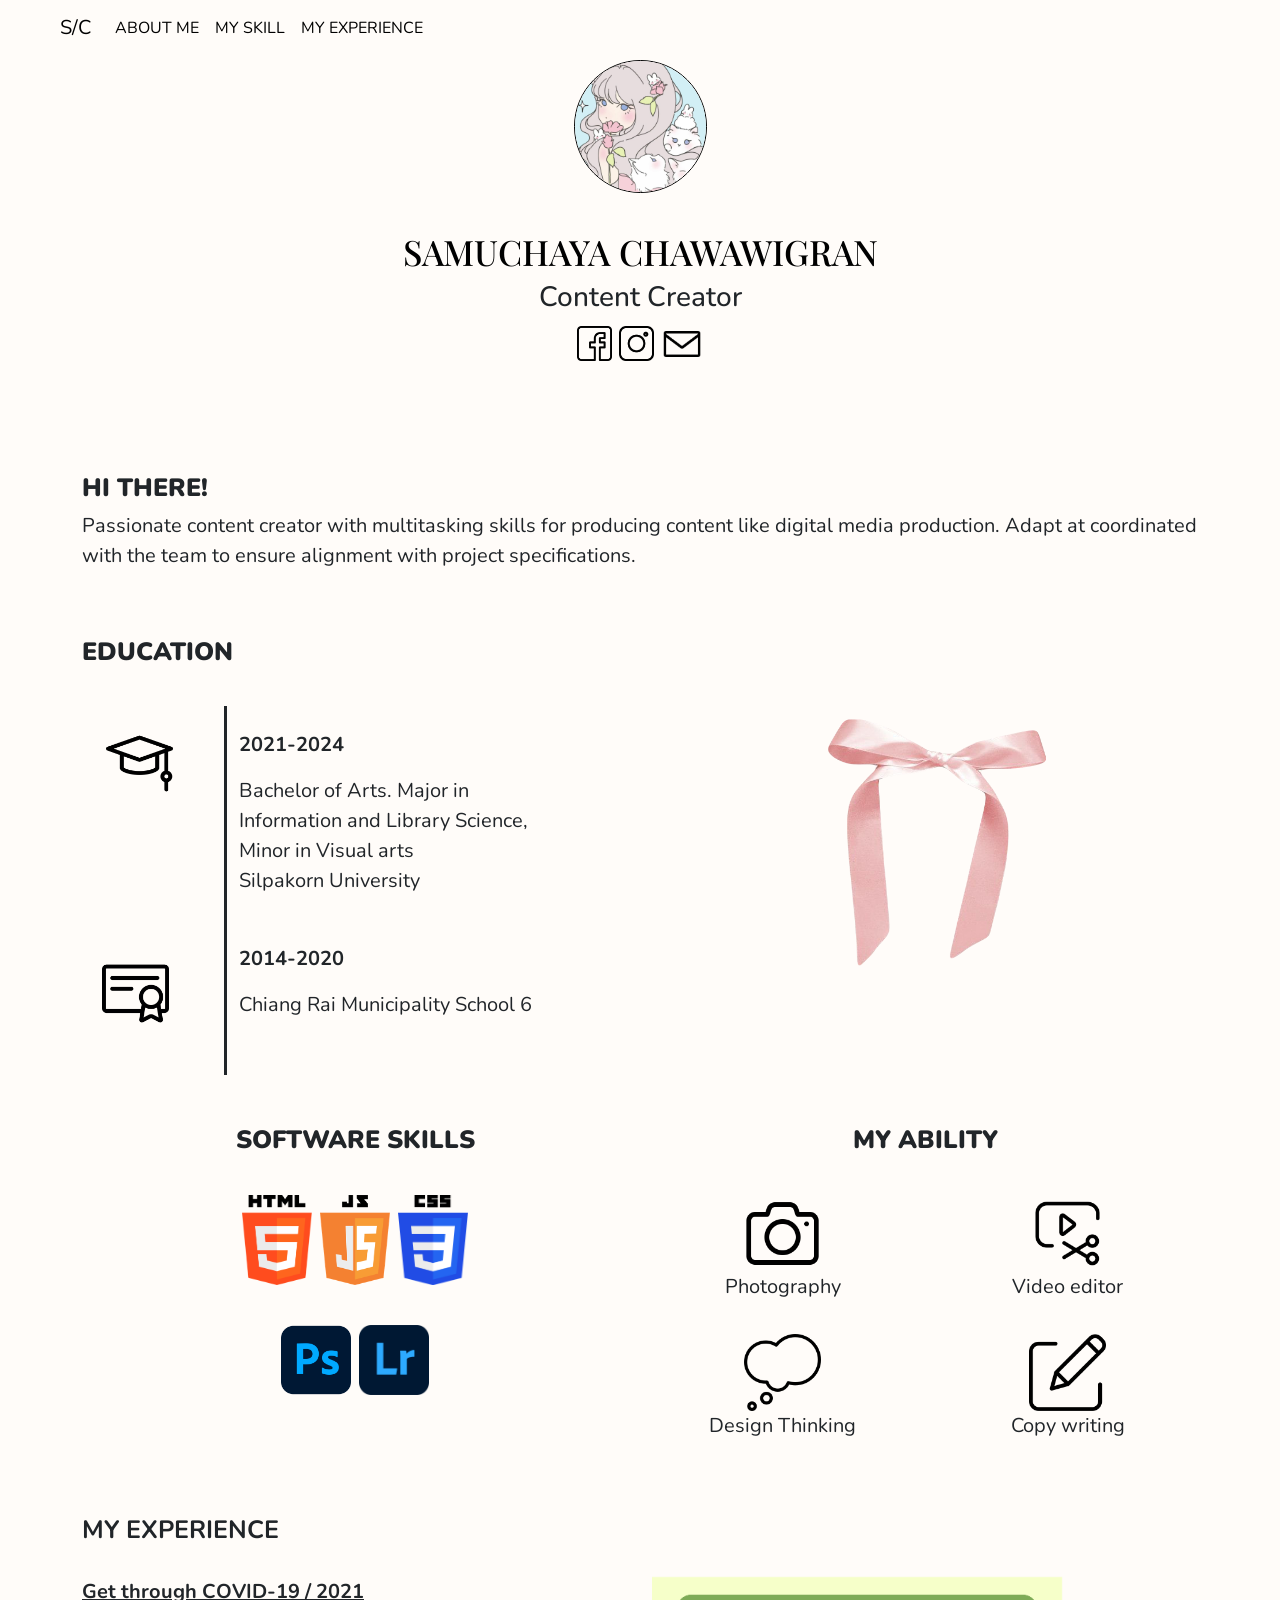
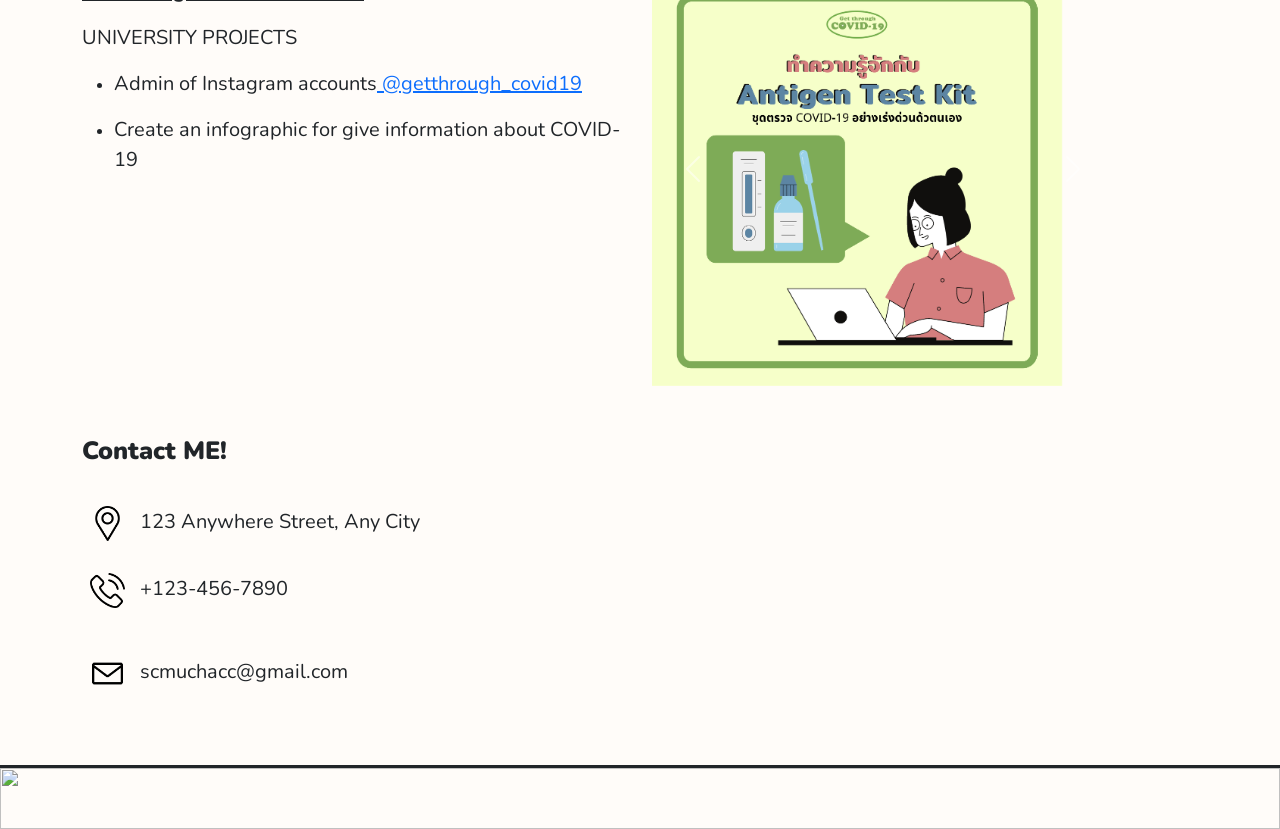
==== index.html @ c44cba7e "Add files via upload" ====
<!DOCTYPE html>
<html lang="en">
  <head>
    <meta http-equiv="content-type" content="text/html; charset=utf-8">
    <meta name="viewport" content="width=device-width, initial-scale=1">
    <title>MY RESUME</title>
    <link href="https://cdn.jsdelivr.net/npm/bootstrap@5.3.2/dist/css/bootstrap.min.css"
      rel="stylesheet" integrity="sha384-T3c6CoIi6uLrA9TneNEoa7RxnatzjcDSCmG1MXxSR1GAsXEV/Dwwykc2MPK8M2HN"
      crossorigin="anonymous">
    <link type="text/css" rel="stylesheet" href="css/style.css">
    <link type="text/css" rel="stylesheet" href="css/lightbox.min.css">
    <link rel="preconnect" href="https://fonts.googleapis.com">
    <link rel="preconnect" href="https://fonts.gstatic.com" crossorigin="">
    <link href="https://fonts.googleapis.com/css2?family=Forum&amp;family=Nunito&amp;family=Playfair+Display:ital@0;1&amp;family=Urbanist:wght@200&amp;display=swap"
      rel="stylesheet">
    <meta name="viewport" content="width=device-width, initial-scale=1.0">
  </head>
  <body>
    <div class="row  fixed-top my-bg     ">
      <div class="row   ">
        <nav class=" my-nav navbar navbar-expand-lg  ">
          <div class=" my-nav container-fluid"> <a class=" navbar-brand" href="#">S/C</a>
            <button class="navbar-toggler" type="button" data-bs-toggle="collapse"
              data-bs-target="#navbarSupportedContent" aria-controls="navbarSupportedContent"
              aria-expanded="false" aria-label="Toggle navigation"> <span class="navbar-toggler-icon  "></span>
            </button>
            <div class="collapse navbar-collapse   " style="text-align: center;"
              id="navbarSupportedContent">
              <ul class="navbar-nav  me-auto mb-2 mb-lg-0">
                <li class="nav-item"> <a class="nav-link" href="#scrollspyHeading1"
                    style="color: black;">ABOUT ME</a> </li>
                <li class="nav-item"> <span style="color: black;"><a class="nav-link"
                      href="#scrollspyHeading2" style="color: black;">MY SKILL</a>
                  </span></li>
                <span style="color: black;"> </span>
                <li class="nav-item"><span style="color: black;"> <a class="nav-link"
                      href="#scrollspyHeading3" style="color: black;">MY
                      EXPERIENCE</a></span> </li>
              </ul>
              <div data-bs-spy="scroll" data-bs-target="#navbar-example2" data-bs-root-margin="0px 0px -40%"
                data-bs-smooth-scroll="true" class="scrollspy-example  " tabindex="0">
              </div>
            </div>
          </div>
        </nav>
      </div>
    </div>
    <div class="row my-bg ">
      <h4 id="scrollspyHeading1">
        <div class="text-align: center;"> <br>
          <br>
          <div style="text-align: center;"><img src="images/%CA%9A%20luvnz4a%20%C9%9E.jpg"
              style="width: 133px; height: 133px;" class=" rounded-circle border border-black"></div>
          <div class="my-mb1" style="text-align: center;"><br>
            <h4 id="scrollspyHeading1"></h4>
            <h3></h3>
            <h1>SAMUCHAYA CHAWAWIGRAN</h1>
            <h3> Content Creator</h3>
            <h4 id="scrollspyHeading1"> </h4>
            <a href="https://www.facebook.com/" title=" " target="_blank"> <img
                src="images/facebook.png" style="width: 35px; height: 35px;"></a>
            <a href="https://www.instagram.com/" title=" " target="_blank"><img
                src="images/instagram.png" style="width: 35px; height: 35px;"></a>
            <a href="https://www.gmail.com/" title=" " target="_blank"><img src="images/mail.png"
                style="width: 42px; height: 42px;"> </a></div>
        </div>
      </h4>
    </div>
    <div class="container mx-auto">
      <div class="row my-mb2">
        <h4><b>HI THERE!</b></h4>
        <br>
        <p> Passionate content creator with multitasking skills for producing
          content like digital media production. Adapt at coordinated with the
          team to ensure alignment with project specifications.</p>
      </div>
      <div class="row my-mb2 ">
        <div class="row col-md-7  ">
          <h4 style="text-align: left;"><b>EDUCATION</b></h4>
          <div class="row  ">
            <div class="col-md-3  "><br>
              <div style="text-align: left;">&nbsp;&nbsp;&nbsp;&nbsp;&nbsp; <img
                  src="images/mortarboard.png" alt="" style="width: 67px; height: 67px;"></div>
            </div>
            <div class="col-md-7 my-linel my-bg"><br>
              <p> <b>2021-2024</b></p>
              <p> Bachelor of Arts. Major in Information and Library Science,<br>
                Minor in Visual arts <br>
                Silpakorn University </p>
            </div>
          </div>
          <div class="row">
            <div class="col-md-3   " style="text-align: center;">
              <dl>
              </dl>
              <div style="text-align: left;">&nbsp;&nbsp;&nbsp;&nbsp; <img src="images/document.png"
                  style="width: 67px; height: 67px;"></div>
              <dl>
              </dl>
            </div>
            <div class="col-md-7 my-bg  my-linel ">
              <p> <b>2014-2020</b></p>
              <p>Chiang Rai Municipality School 6</p>
              <h4 id="scrollspyHeading2"></h4>
            </div>
          </div>
        </div>
        <div class="row col-md-5 my-mb2" style="text-align: center;"> <br>
          <dl>
            <dd> <img src="images/magicEraser_5661005_130634.png" alt="" style="width: 345px; height: 314px;"></dd>
          </dl>
        </div>
      </div>
      <div class="row my-mb2 ">
        <div class="col-md-6 grid gap-3 ">
          <h4 style="text-align: center;"> <b>SOFTWARE SKILLS</b></h4>
          <br>
          <div class="p-2 g-col-6" style="text-align: center;"> <img src="images/html-7.png"
              style="width: 70px; height: 90px;">&nbsp; <img src="images/java-script-js-logo-ACF4AE5082-seeklogo.com.png"
              style="width: 70px; height: 90px;">&nbsp; <img src="images/css3_logo_and_wordmark.svg.png"
              alt="" style="width: 70px; height: 90px;"></div>
          <br>
          <div class="p-2 g-col-6" style="text-align: center;"> <img src="images/photoshop.png"
              alt="" style="width: 70px; height: 70px;">&nbsp; <img src="images/adobe_Photoshop_Lightroom_CC_logo.svg.png"
              alt="" style="width: 70px; height: 70px;"> </div>
          <div class="p-2 g-col-6"> &nbsp;</div>
          <div class="p-2 g-col-6"></div>
        </div>
        <div class="col-md-6 ">
          <h4 style="text-align: center;"> <b>MY ABILITY</b> </h4>
          <br>
          <div class="row">
            <div class="col-md-6 grid gap-5" style="text-align: center;">
              <div class="p-2 g-col-6"><img src="images/camera.png" alt="" style="width: 77px; height: 77px;">
                <br>
                <div>
                  <p> Photography </p>
                </div>
              </div>
              <div class="p-2 g-col-6"><img src="images/thinking.png" alt="" style="width: 77px; height: 77px;">
                <br>
                <p> Design Thinking</p>
              </div>
            </div>
            <div class="col-md-6 grid gap-5" style="text-align: center;">
              <div class="p-2 g-col-6"><img src="images/video-editor.png" alt=""
                  style="width: 77px; height: 77px;"> <br>
                <p> Video editor</p>
                <h4 id="scrollspyHeading3"></h4>
              </div>
              <div class="p-2 g-col-6"><img src="images/edit.png" alt="" style="width: 77px; height: 77px;">
                <br>
                <p> Copy writing</p>
              </div>
            </div>
          </div>
        </div>
      </div>
      <div class="row my-mb2">
        <h4> MY EXPERIENCE </h4>
        <div class="col-md-6  "> <br>
          <p><b><u>Get through COVID-19 / 2021</u></b> </p>
          <p> UNIVERSITY PROJECTS </p>
          <p> </p>
          <ul>
            <li>
              <p>Admin of Instagram accounts<a href="https://www.instagram.com/getthrough_covid19"
                  title=" " target="_blank"> @getthrough_covid19</a></p>
            </li>
            <li>
              <p>Create an infographic for give information about COVID-19</p>
            </li>
          </ul>
        </div>
        <div class="col-md-6 ">
          <div id="carouselExample" class="carousel slide">
            <div class="carousel-inner">
              <div class="carousel-item active" style="text-align: center;"> <br>
                <a id="skills"><img src="images/1.png" class="d-block w-75" alt="skills"></a>
              </div>
              <div class="carousel-item"> <img src="images/4.png" class="d-block w-75"
                  alt="skills2"> </div>
              <div class="carousel-item"> <img src="images/2.jpg" class="d-block w-75"
                  alt="skills3"> </div>
            </div>
            <button class="carousel-control-prev" type="button" data-bs-target="#carouselExample"
              data-bs-slide="prev"> <span class="carousel-control-prev-icon" aria-hidden="true"></span>
              <span class="visually-hidden">Previous</span> </button> <button
              class="carousel-control-next" type="button" data-bs-target="#carouselExample"
              data-bs-slide="next" style="top: 0px; left: 380px;"> <span class="carousel-control-next-icon"
                aria-hidden="true"></span> <span class="visually-hidden">Next</span>
            </button> </div>
        </div>
      </div>
      <div class="col-md-6"> </div>
      <div class="row my-mb1   ">
        <h4> <b>Contact ME!</b></h4>
        <br>
        <div class="grid gap-5">
          <div class="p-2 g-col-6"><br>
            <p> <img src="images/placeholder.png" alt="" style="width: 35px; height: 35px;">&nbsp;&nbsp;
              123 Anywhere Street, Any City</p>
          </div>
          <div class="p-2 g-col-6">
            <p><img src="images/phone-call.png" alt="" style="width: 35px; height: 35px;">&nbsp;&nbsp;
              +123-456-7890</p>
          </div>
          <p> </p>
          <div class="p-2 g-col-6">
            <p><img src="images/mail.png" alt="" style="width: 35px; height: 35px;">&nbsp;&nbsp;
              scmuchacc@gmail.com </p>
          </div>
        </div>
      </div>
    </div>
    <div class="row my-line2"> <img src="images/IMG_4946.1.JPG" class="img-fluid"
        style=" height: 61px;"></div>
    <script src="https://cdn.jsdelivr.net/npm/bootstrap@5.3.2/dist/js/bootstrap.bundle.min.js"
integrity="sha384-C6RzsynM9kWDrMNeT87bh95OGNyZPhcTNXj1NW7RuBCsyN/o0jlpcV8Qyq46cDfL"
crossorigin="anonymous"></script>
  </body>
</html>
---- css/style.css ----
.my-nav{
  
   margin-right: 30px;
  margin-left: 30px; 
  
}
.my-line{
 border-bottom-style: solid;
}
.fixed-top{
   background-image: url("../images/img_4946.jpg");
 
}
.my-linel{
 border-left-style: solid;
}
.my-line2{
 border-top-style: solid;
}
.mt-1 {
  margin-top: 1000px;
  margin-bottom: 50px;
  margin-right: 50px;
  margin-left: 50px;
}
.my-mb1{
  margin-bottom: 50px;
}
.my-mb2{
  margin-top: 50px;
  margin-bottom: 50px;
}
.my-mb3{
  margin-bottom: 20px;
}
h1 {
  font-family: 'Playfair Display', serif;
  color: black;
}

body{
   background-color : #FFFCF9;
   font-family: 'Nunito', sans-serif; 
}
.my-bg{ 
  
  background-image: url("../images/img_4946.jpg");
}
  
.my-box {
  background-color: #E0E6F4;
}
  p{
  font-family: 'Nunito', sans-serif;
    font-size: 20px;
  }

h1 {
  font-size: 35px;
}

h2 {
  font-size: 30px;
}

h4 {
  font-size: 25px;
  font-weight: bold;
}

.my-solid {
  border: 2px solid black;
  border-radius: 20px;
}
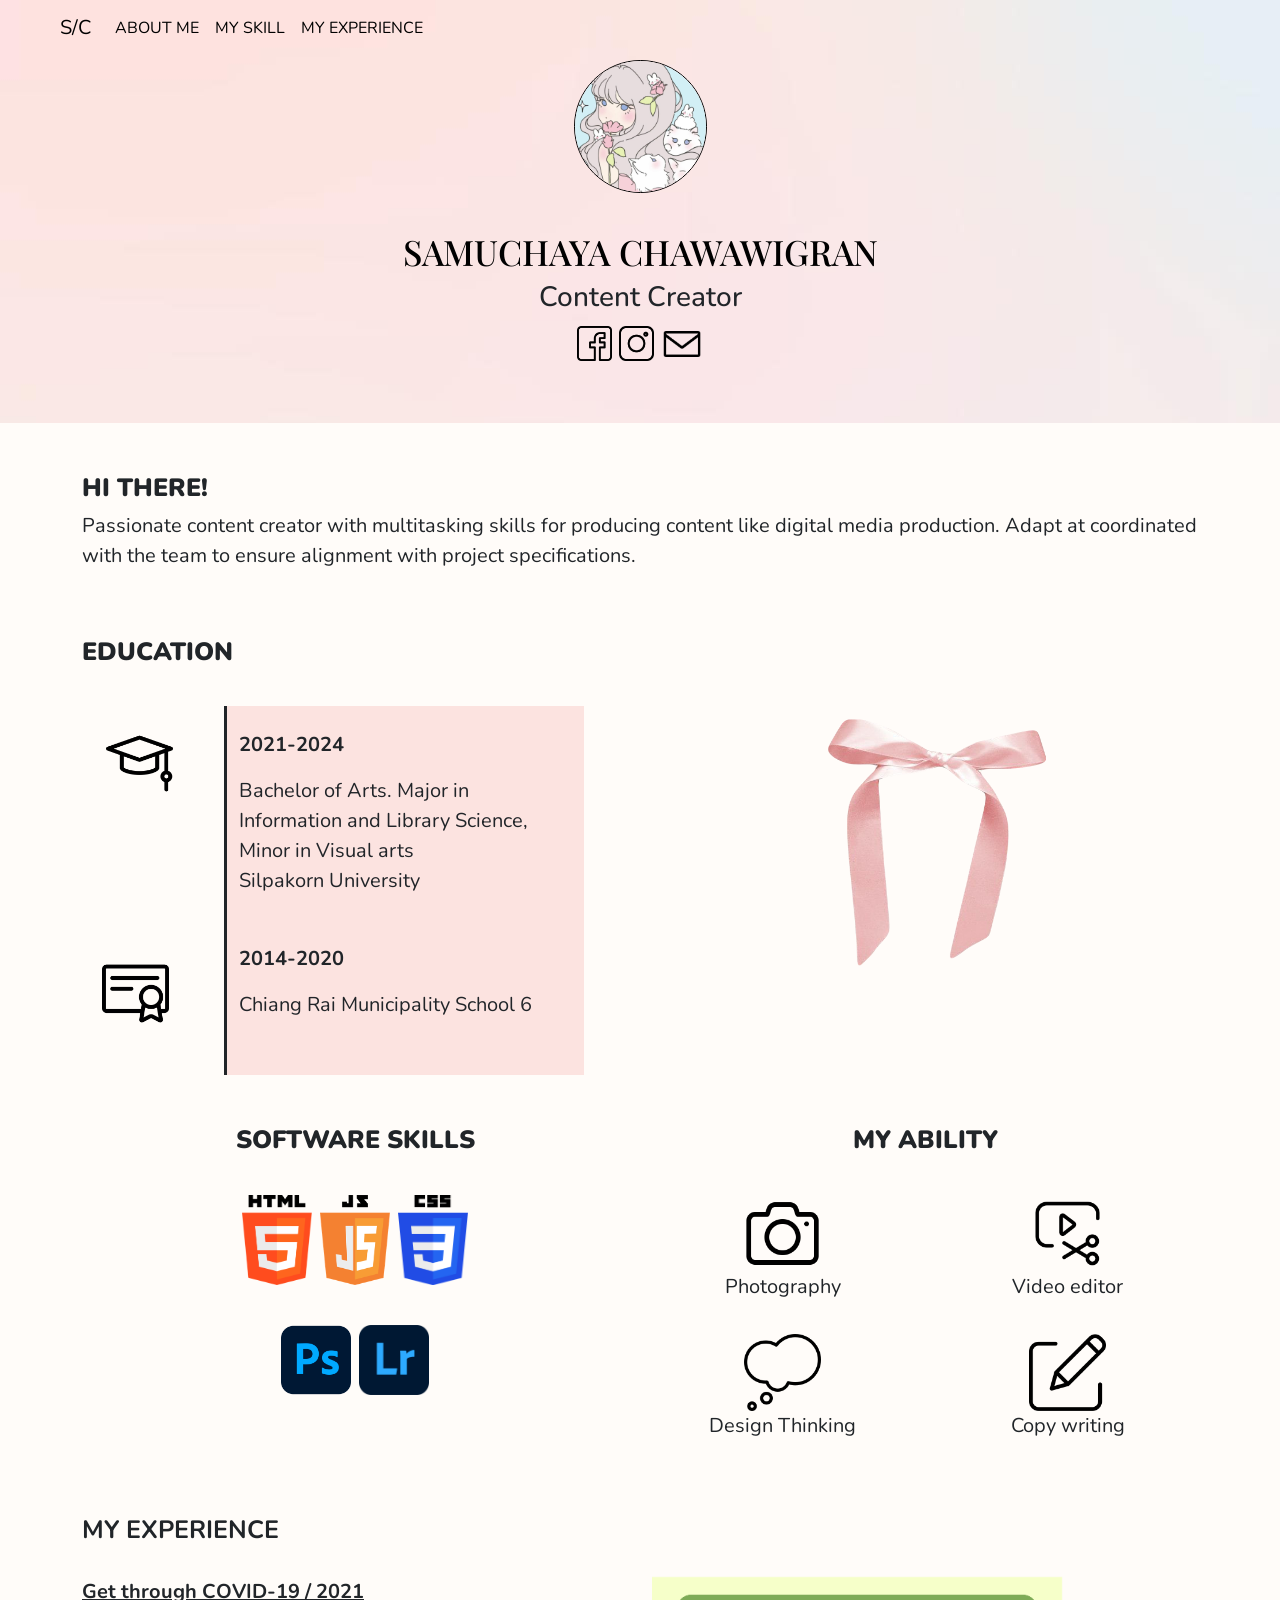
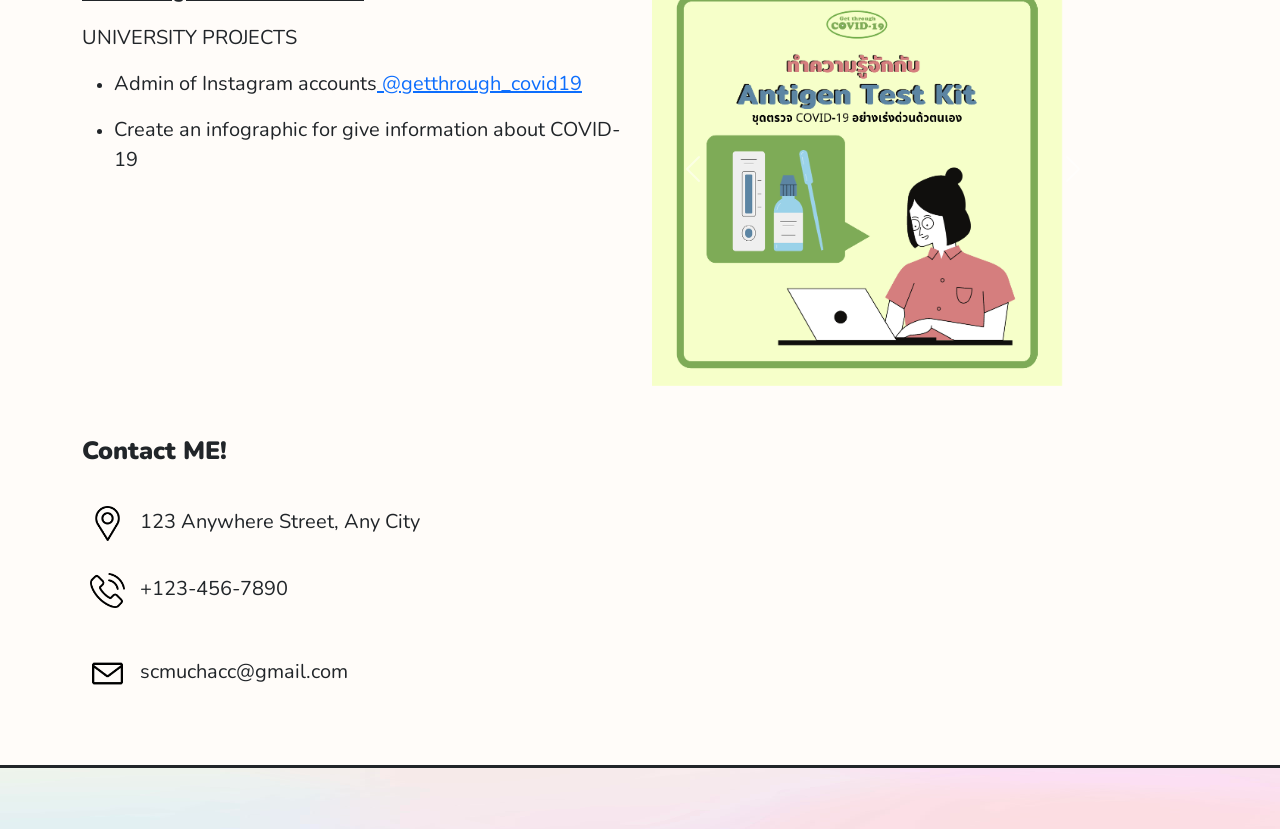
==== commit a06e07b6: "Add files via upload" ====
--- a/index.html
+++ b/index.html
@@ -97,7 +97,7 @@
 
                   src="images/mortarboard.png" alt="" style="width: 67px; height: 67px;"></div>
             </div>
-            <div class="col-md-7 my-linel my-bg"><br>
+            <div class="col-md-7 my-linel my-bg2"><br>
               <p> <b>2021-2024</b></p>
               <p> Bachelor of Arts. Major in Information and Library Science,<br>
                 Minor in Visual arts <br>
@@ -114,7 +114,7 @@
               <dl>
               </dl>
             </div>
-            <div class="col-md-7 my-bg  my-linel ">
+            <div class="col-md-7 my-bg2  my-linel ">
               <p> <b>2014-2020</b></p>
               <p>Chiang Rai Municipality School 6</p>
               <h4 id="scrollspyHeading2"></h4>
@@ -242,9 +242,7 @@
         </div>
       </div>
     </div>
-    <div class="row my-line2"> <img src="images/IMG_4946.1.JPG" class="img-fluid"-
-        style=" height: 61px;"></div>
+    <div class="row my-line2 "> <img src="images/bg.jpg" class="img-fluid" style=" height: 61px;"></div>
     <script src="https://cdn.jsdelivr.net/npm/bootstrap@5.3.2/dist/js/bootstrap.bundle.min.js" 
 integrity="sha384-C6RzsynM9kWDrMNeT87bh95OGNyZPhcTNXj1NW7RuBCsyN/o0jlpcV8Qyq46cDfL"
--- a/css/style.css
+++ b/css/style.css
@@ -8,7 +8,7 @@
  border-bottom-style: solid;
 }
 .fixed-top{
-   background-image: url("../images/img_4946.jpg");
+   background-image: url("../images/img_4946.png");
  
 }
 .my-linel{
@@ -44,7 +44,7 @@
 }
 .my-bg{ 
   
-  background-image: url("../images/img_4946.jpg");
+  background-image: url("../images/mybg.jpg");
 }
   
 .my-box {
@@ -73,5 +73,6 @@
   border-radius: 20px;
 }
  
-
+.my-bg2{
+  background-color : #fce3e0;}
  
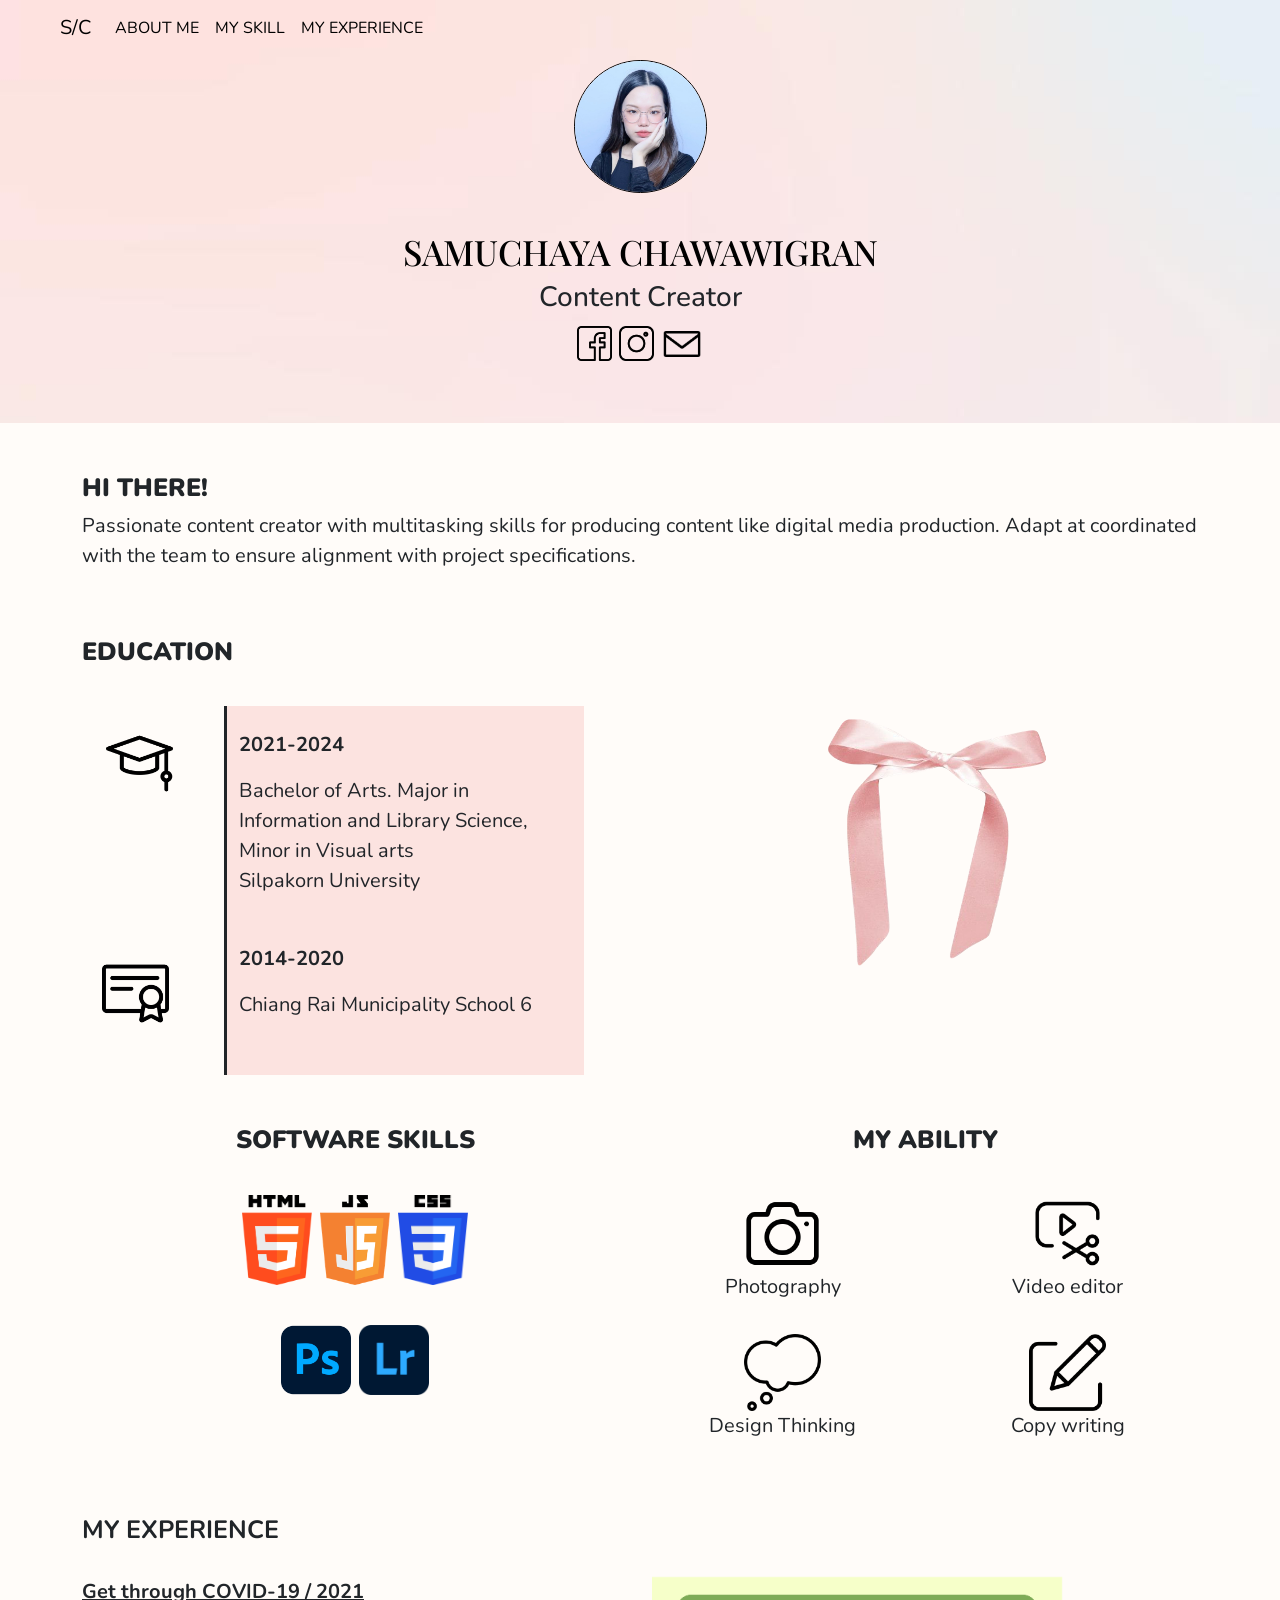
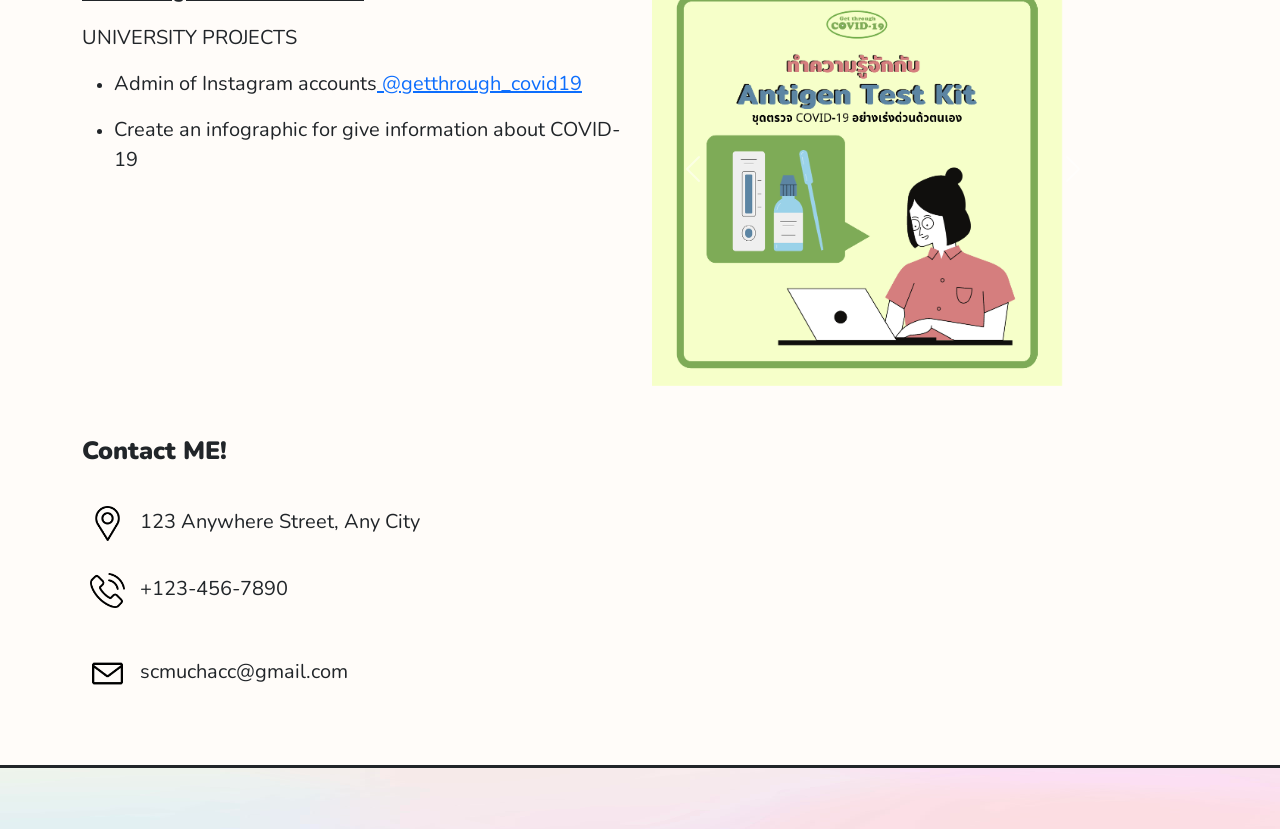
==== commit 3721e8e7: "Add files via upload" ====
--- a/index.html
+++ b/index.html
@@ -59,7 +59,7 @@
       <h4 id="scrollspyHeading1">
         <div class="text-align: center;"> <br>
           <br>
-          <div style="text-align: center;"><img src="images/%CA%9A%20luvnz4a%20%C9%9E.jpg"+          <div style="text-align: center;"><img src="images/382245879_1363916921220903_5494237978878494887_n.jpg" 
               style="width: 133px; height: 133px;" class=" rounded-circle border border-black"></div>
           <div class="my-mb1" style="text-align: center;"><br>
--- a/css/style.css
+++ b/css/style.css
@@ -74,5 +74,5 @@
 }
  
 .my-bg2{
-  background-color : #fce3e0;}
+  background-color : #FCE3E0;}
  
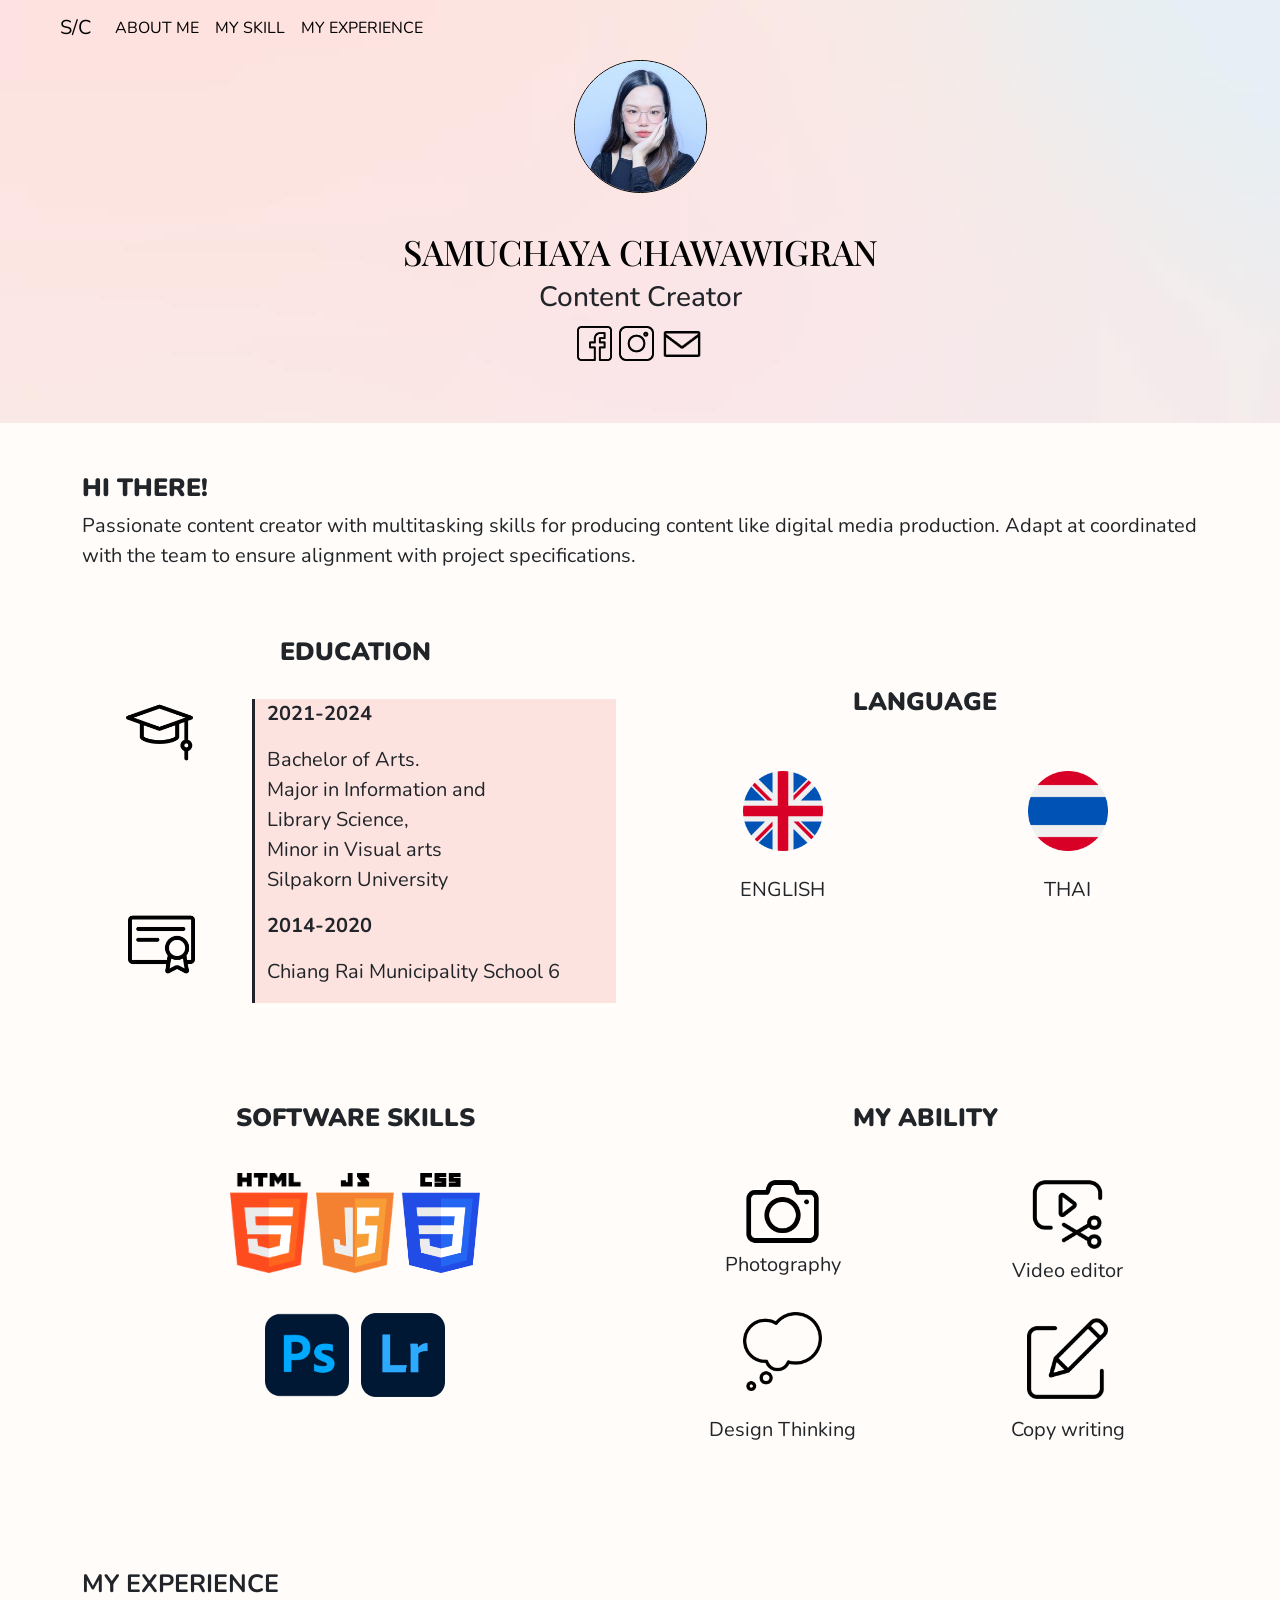
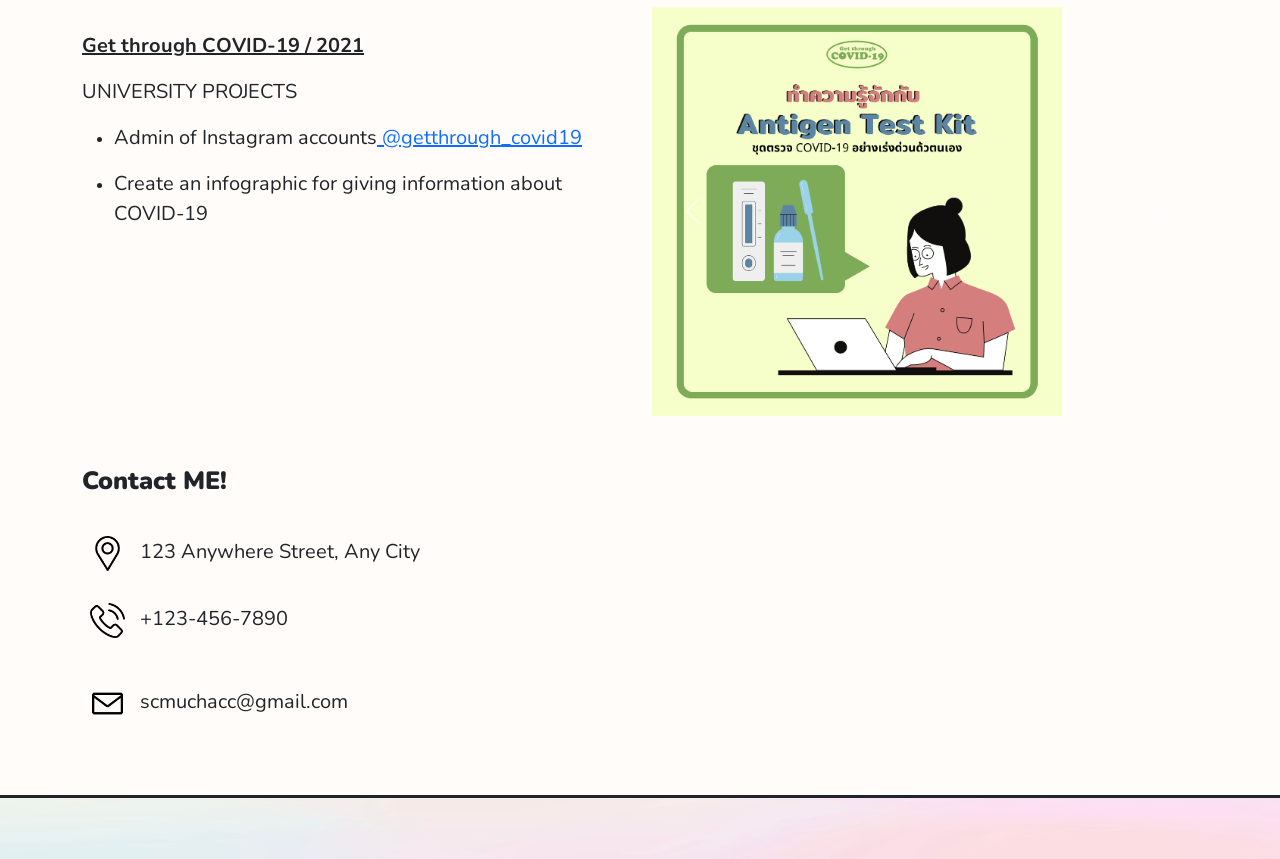
==== commit 33da0ed3: "Add files via upload" ====
--- a/index.html
+++ b/index.html
@@ -1,252 +1,271 @@
-<!DOCTYPE html>
-<html lang="en">
-  <head>
-    <meta http-equiv="content-type" content="text/html; charset=utf-8">
-    <meta name="viewport" content="width=device-width, initial-scale=1">
-    <title>MY RESUME</title>
-    <link href="https://cdn.jsdelivr.net/npm/bootstrap@5.3.2/dist/css/bootstrap.min.css"-
-      rel="stylesheet" integrity="sha384-T3c6CoIi6uLrA9TneNEoa7RxnatzjcDSCmG1MXxSR1GAsXEV/Dwwykc2MPK8M2HN"-
-      crossorigin="anonymous">
-    <link type="text/css" rel="stylesheet" href="css/style.css">
-    <link type="text/css" rel="stylesheet" href="css/lightbox.min.css">
-    <link rel="preconnect" href="https://fonts.googleapis.com">
-    <link rel="preconnect" href="https://fonts.gstatic.com" crossorigin="">
-    <link href="https://fonts.googleapis.com/css2?family=Forum&amp;family=Nunito&amp;family=Playfair+Display:ital@0;1&amp;family=Urbanist:wght@200&amp;display=swap"-
-      rel="stylesheet">
-    <meta name="viewport" content="width=device-width, initial-scale=1.0">
-  </head>
-  <body>
-    <div class="row  fixed-top my-bg     ">
-      <div class="row   ">
-        <nav class=" my-nav navbar navbar-expand-lg  ">
-          <div class=" my-nav container-fluid"> <a class=" navbar-brand" href="#">S/C</a>
-            <button class="navbar-toggler" type="button" data-bs-toggle="collapse"-
-              data-bs-target="#navbarSupportedContent" aria-controls="navbarSupportedContent"-
-              aria-expanded="false" aria-label="Toggle navigation"> <span class="navbar-toggler-icon  "></span>
-            </button>
-            <div class="collapse navbar-collapse   " style="text-align: center;"-
-              id="navbarSupportedContent">
-              <ul class="navbar-nav  me-auto mb-2 mb-lg-0">
-                <li class="nav-item"> <a class="nav-link" href="#scrollspyHeading1"-
-                    style="color: black;">ABOUT ME</a> </li>
-                <li class="nav-item"> <span style="color: black;"><a class="nav-link"-
-                      href="#scrollspyHeading2" style="color: black;">MY SKILL</a>
-                  </span></li>
-                <span style="color: black;"> </span>
-                <li class="nav-item"><span style="color: black;"> <a class="nav-link"-
-                      href="#scrollspyHeading3" style="color: black;">MY
-                      EXPERIENCE</a></span> </li>
-              </ul>
-              <div data-bs-spy="scroll" data-bs-target="#navbar-example2" data-bs-root-margin="0px 0px -40%"-
-                data-bs-smooth-scroll="true" class="scrollspy-example  " tabindex="0">
-              </div>
-            </div>
-          </div>
-        </nav>
-      </div>
-    </div>
-    <div class="row my-bg ">
-      <h4 id="scrollspyHeading1">
-        <div class="text-align: center;"> <br>
-          <br>
-          <div style="text-align: center;"><img src="images/382245879_1363916921220903_5494237978878494887_n.jpg"-
-              style="width: 133px; height: 133px;" class=" rounded-circle border border-black"></div>
-          <div class="my-mb1" style="text-align: center;"><br>
-            <h4 id="scrollspyHeading1"></h4>
-            <h3></h3>
-            <h1>SAMUCHAYA CHAWAWIGRAN</h1>
-            <h3> Content Creator</h3>
-            <h4 id="scrollspyHeading1"> </h4>
-            <a href="https://www.facebook.com/" title=" " target="_blank"> <img-
-                src="images/facebook.png" style="width: 35px; height: 35px;"></a>
-            <a href="https://www.instagram.com/" title=" " target="_blank"><img-
-                src="images/instagram.png" style="width: 35px; height: 35px;"></a>
-            <a href="https://www.gmail.com/" title=" " target="_blank"><img src="images/mail.png"-
-                style="width: 42px; height: 42px;"> </a></div>
-        </div>
-      </h4>
-    </div>
-    <div class="container mx-auto">
-      <div class="row my-mb2">
-        <h4><b>HI THERE!</b></h4>
-        <br>
-        <p> Passionate content creator with multitasking skills for producing
-          content like digital media production. Adapt at coordinated with the
-          team to ensure alignment with project specifications.</p>
-      </div>
-      <div class="row my-mb2 ">
-        <div class="row col-md-7  ">
-          <h4 style="text-align: left;"><b>EDUCATION</b></h4>
-          <div class="row  ">
-            <div class="col-md-3  "><br>
-              <div style="text-align: left;">&nbsp;&nbsp;&nbsp;&nbsp;&nbsp; <img-
-                  src="images/mortarboard.png" alt="" style="width: 67px; height: 67px;"></div>
-            </div>
-            <div class="col-md-7 my-linel my-bg2"><br>
-              <p> <b>2021-2024</b></p>
-              <p> Bachelor of Arts. Major in Information and Library Science,<br>
-                Minor in Visual arts <br>
-                Silpakorn University </p>
-            </div>
-          </div>
-          <div class="row">
-            <div class="col-md-3   " style="text-align: center;">
-              <dl>
-              </dl>
-              <div style="text-align: left;">&nbsp;&nbsp;&nbsp;&nbsp; <img src="images/document.png"-
-                  style="width: 67px; height: 67px;"></div>
-              <dl>
-              </dl>
-            </div>
-            <div class="col-md-7 my-bg2  my-linel ">
-              <p> <b>2014-2020</b></p>
-              <p>Chiang Rai Municipality School 6</p>
-              <h4 id="scrollspyHeading2"></h4>
-            </div>
-          </div>
-        </div>
-        <div class="row col-md-5 my-mb2" style="text-align: center;"> <br>
-          <dl>
-            <dd> <img src="images/magicEraser_5661005_130634.png" alt="" style="width: 345px; height: 314px;"></dd>
-          </dl>
-        </div>
-      </div>
-      <div class="row my-mb2 ">
-        <div class="col-md-6 grid gap-3 ">
-          <h4 style="text-align: center;"> <b>SOFTWARE SKILLS</b></h4>
-          <br>
-          <div class="p-2 g-col-6" style="text-align: center;"> <img src="images/html-7.png"-
-              style="width: 70px; height: 90px;">&nbsp; <img src="images/java-script-js-logo-ACF4AE5082-seeklogo.com.png"-
-              style="width: 70px; height: 90px;">&nbsp; <img src="images/css3_logo_and_wordmark.svg.png"-
-              alt="" style="width: 70px; height: 90px;"></div>
-          <br>
-          <div class="p-2 g-col-6" style="text-align: center;"> <img src="images/photoshop.png"-
-              alt="" style="width: 70px; height: 70px;">&nbsp; <img src="images/adobe_Photoshop_Lightroom_CC_logo.svg.png"-
-              alt="" style="width: 70px; height: 70px;"> </div>
-          <div class="p-2 g-col-6"> &nbsp;</div>
-          <div class="p-2 g-col-6"></div>
-        </div>
-        <div class="col-md-6 ">
-          <h4 style="text-align: center;"> <b>MY ABILITY</b> </h4>
-          <br>
-          <div class="row">
-            <div class="col-md-6 grid gap-5" style="text-align: center;">
-              <div class="p-2 g-col-6"><img src="images/camera.png" alt="" style="width: 77px; height: 77px;">
-                <br>
-                <div>
-                  <p> Photography </p>
-                </div>
-              </div>
-              <div class="p-2 g-col-6"><img src="images/thinking.png" alt="" style="width: 77px; height: 77px;">
-                <br>
-                <p> Design Thinking</p>
-              </div>
-            </div>
-            <div class="col-md-6 grid gap-5" style="text-align: center;">
-              <div class="p-2 g-col-6"><img src="images/video-editor.png" alt=""-
-                  style="width: 77px; height: 77px;"> <br>
-                <p> Video editor</p>
-                <h4 id="scrollspyHeading3"></h4>
-              </div>
-              <div class="p-2 g-col-6"><img src="images/edit.png" alt="" style="width: 77px; height: 77px;">
-                <br>
-                <p> Copy writing</p>
-              </div>
-            </div>
-          </div>
-        </div>
-      </div>
-      <div class="row my-mb2">
-        <h4> MY EXPERIENCE </h4>
-        <div class="col-md-6  "> <br>
-          <p><b><u>Get through COVID-19 / 2021</u></b> </p>
-          <p> UNIVERSITY PROJECTS </p>
-          <p> </p>
-          <ul>
-            <li>
-              <p>Admin of Instagram accounts<a href="https://www.instagram.com/getthrough_covid19"-
-                  title=" " target="_blank"> @getthrough_covid19</a></p>
-            </li>
-            <li>
-              <p>Create an infographic for give information about COVID-19</p>
-            </li>
-          </ul>
-        </div>
-        <div class="col-md-6 ">
-          <div id="carouselExample" class="carousel slide">
-            <div class="carousel-inner">
-              <div class="carousel-item active" style="text-align: center;"> <br>
-                <a id="skills"><img src="images/1.png" class="d-block w-75" alt="skills"></a>
-              </div>
-              <div class="carousel-item"> <img src="images/4.png" class="d-block w-75"-
-                  alt="skills2"> </div>
-              <div class="carousel-item"> <img src="images/2.jpg" class="d-block w-75"-
-                  alt="skills3"> </div>
-            </div>
-            <button class="carousel-control-prev" type="button" data-bs-target="#carouselExample"-
-              data-bs-slide="prev"> <span class="carousel-control-prev-icon" aria-hidden="true"></span>
-              <span class="visually-hidden">Previous</span> </button> <button-
-              class="carousel-control-next" type="button" data-bs-target="#carouselExample"-
-              data-bs-slide="next" style="top: 0px; left: 380px;"> <span class="carousel-control-next-icon"-
-                aria-hidden="true"></span> <span class="visually-hidden">Next</span>
-            </button> </div>
-        </div>
-      </div>
-      <div class="col-md-6"> </div>
-      <div class="row my-mb1   ">
-        <h4> <b>Contact ME!</b></h4>
-        <br>
-        <div class="grid gap-5">
-          <div class="p-2 g-col-6"><br>
+<!DOCTYPE html>
+<html lang="en">
+  <head>
+    <meta http-equiv="content-type" content="text/html; charset=utf-8">
+    <meta name="viewport" content="width=device-width, initial-scale=1">
+    <title>MY RESUME</title>
+    <link href="https://cdn.jsdelivr.net/npm/bootstrap@5.3.2/dist/css/bootstrap.min.css"
+
+      rel="stylesheet" integrity="sha384-T3c6CoIi6uLrA9TneNEoa7RxnatzjcDSCmG1MXxSR1GAsXEV/Dwwykc2MPK8M2HN"
+
+      crossorigin="anonymous">
+    <link type="text/css" rel="stylesheet" href="css/style.css">
+    <link type="text/css" rel="stylesheet" href="css/lightbox.min.css">
+    <link rel="preconnect" href="https://fonts.googleapis.com">
+    <link rel="preconnect" href="https://fonts.gstatic.com" crossorigin="">
+    <link href="https://fonts.googleapis.com/css2?family=Forum&amp;family=Nunito&amp;family=Playfair+Display:ital@0;1&amp;family=Urbanist:wght@200&amp;display=swap"
+
+      rel="stylesheet">
+    <meta name="viewport" content="width=device-width, initial-scale=1.0">
+  </head>
+  <body>
+    <div class="row  fixed-top my-bg     ">
+      <div class="row   ">
+        <nav class=" my-nav navbar navbar-expand-lg  ">
+          <div class=" my-nav container-fluid"> <a class=" navbar-brand" href="#">S/C</a>
+            <button class="navbar-toggler" type="button" data-bs-toggle="collapse"
+
+              data-bs-target="#navbarSupportedContent" aria-controls="navbarSupportedContent"
+
+              aria-expanded="false" aria-label="Toggle navigation"> <span class="navbar-toggler-icon  "></span>
+            </button>
+            <div class="collapse navbar-collapse   " style="text-align: center;"
+
+              id="navbarSupportedContent">
+              <ul class="navbar-nav  me-auto mb-2 mb-lg-0">
+                <li class="nav-item"> <a class="nav-link" href="#scrollspyHeading1"
+
+                    style="color: black;">ABOUT ME</a> </li>
+                <li class="nav-item"> <span style="color: black;"><a class="nav-link"
+
+                      href="#scrollspyHeading2" style="color: black;">MY SKILL</a>
+                  </span></li>
+                <span style="color: black;"> </span>
+                <li class="nav-item"><span style="color: black;"> <a class="nav-link"
+
+                      href="#scrollspyHeading3" style="color: black;">MY
+                      EXPERIENCE</a></span> </li>
+              </ul>
+              <div data-bs-spy="scroll" data-bs-target="#navbar-example2" data-bs-root-margin="0px 0px -40%"
+
+                data-bs-smooth-scroll="true" class="scrollspy-example  " tabindex="0">
+              </div>
+            </div>
+          </div>
+        </nav>
+      </div>
+    </div>
+    <div class="row my-bg ">
+      <h4 id="scrollspyHeading1">
+        <div class="text-align: center;"> <br>
+          <br>
+          <div style="text-align: center;"><img src="images/382245879_1363916921220903_5494237978878494887_n.jpg"
+
+              style="width: 133px; height: 133px;" class=" rounded-circle border border-black"></div>
+          <div class="my-mb1" style="text-align: center;"><br>
+            <h4 id="scrollspyHeading1"></h4>
+            <h3></h3>
+            <h1>SAMUCHAYA CHAWAWIGRAN</h1>
+            <h3> Content Creator</h3>
+            <h4 id="scrollspyHeading1"> </h4>
+            <a href="https://www.facebook.com/" title=" " target="_blank"> <img
+
+                src="images/facebook.png" style="width: 35px; height: 35px;"></a>
+            <a href="https://www.instagram.com/" title=" " target="_blank"><img
+
+                src="images/instagram.png" style="width: 35px; height: 35px;"></a>
+            <a href="https://www.gmail.com/" title=" " target="_blank"><img src="images/mail.png"
+
+                style="width: 42px; height: 42px;"> </a></div>
+        </div>
+      </h4>
+    </div>
+    <div class="container mx-auto">
+      <div class="row my-mb2">
+        <h4><b>HI THERE!</b></h4>
+        <br>
+        <p> Passionate content creator with multitasking skills for producing
+          content like digital media production. Adapt at coordinated with the
+          team to ensure alignment with project specifications.</p>
+      </div>
+      <div class="col-md-12">
+        <div class="row">
+          <div class="col-md-6">
+            <h4 style="text-align: center;"><b> EDUCATION</b></h4>
+            <br>
+            <div class="row">
+              <div class="row">
+                <div class="col-md-4" style="text-align: center;"><img src="images/mortarboard.png"
+
+                    alt="" style="width: 67px; height: 67px;">&nbsp;</div>
+                <div class="col-md-8 my-linel my-bg2">
+                  <p> <b>2021-2024</b></p>
+                  <p> Bachelor of Arts.<br>
+                    Major in Information and<br>
+                    Library Science,<br>
+                    Minor in Visual arts <br>
+                    Silpakorn University </p>
+                </div>
+              </div>
+              <div class="row"><br>
+                <div class="col-md-4" style="text-align: center;"><img src="images/document.png"
+
+                    alt="" style="width: 67px; height: 67px;"></div>
+                <div class="col-md-8 my-bg2  my-linel ">
+                  <p><b>2014-2020</b></p>
+                  <p>Chiang Rai Municipality School 6</p>
+                  <h4 id="scrollspyHeading2"></h4>
+                </div>
+              </div>
+            </div>
+          </div>
+          <div class="col-md-6 my-mb2">
+            <h4 style="text-align: center;"><b>LANGUAGE</b></h4>
+            <p><br>
+            </p>
+            <div class="row">
+              <div class="col-md-6">
+                <div style="text-align: center;"><img src="images/united-kingdom.png"
+
+                    style="width: 80px; height: 80px;"></div>
+                <div style="text-align: center;"><br>
+                </div>
+                <div>
+                  <p style="text-align: center;">ENGLISH</p>
+                </div>
+              </div>
+              <div class="col-md-6">
+                <div style="text-align: center;"><img src="images/thailand.png"
+
+                    style="width: 80px; height: 80px;"></div>
+                <div style="text-align: center;"><br>
+                </div>
+                <div>
+                  <p style="text-align: center;">THAI</p>
+                </div>
+              </div>
+            </div>
+          </div>
+        </div>
+      </div>
+      <div class="row my-mb2 ">
+        <div class="col-md-6 grid gap-3 my-mb2 ">
+          <h4 style="text-align: center;"> <b>SOFTWARE SKILLS</b></h4>
+          <br>
+          <div class="p-2 g-col-6" style="text-align: center;"> <img src="images/html-7.png"
+
+              style="width: 78px; height: 100px;">&nbsp; <img src="images/java-script-js-logo-ACF4AE5082-seeklogo.com.png"
+
+              style="width: 78px; height: 100px;">&nbsp; <img src="images/css3_logo_and_wordmark.svg.png"
+
+              alt="" style="width: 78px; height: 100px;"></div>
+          <br>
+          <div class="p-2 g-col-6" style="text-align: center;"> <img src="images/photoshop.png"
+
+              alt="" style="width: 84px; height: 84px;"> &nbsp; <img src="images/adobe_Photoshop_Lightroom_CC_logo.svg.png"
+
+              alt="" style="width: 84px; height: 84px;"> </div>
+        </div>
+        <div class="col-md-6 my-mb2">
+          <h4 style="text-align: center;"> <b>MY ABILITY</b> </h4>
+          <br>
+          <div class="row">
+            <div class="col-md-6 grid gap-5" style="text-align: center;">
+              <div class="p-2 g-col-6"><img src="images/camera.png" alt="" style="width: 77px; height: 77px;">
+                <br>
+                <div>
+                  <p> Photography </p>
+                </div>
+              </div>
+              <div class="p-2 g-col-6"><img src="images/thinking.png" alt="" style="width: 79px; height: 79px;">
+                <br>
+                <br>
+                <p> Design Thinking</p>
+              </div>
+            </div>
+            <div class="col-md-6 grid gap-5" style="text-align: center;">
+              <div class="p-2 g-col-6"><img src="images/video-editor.png" alt=""
+
+                  style="width: 83px; height: 83px;"> <br>
+                <p> Video editor</p>
+                <h4 id="scrollspyHeading3"></h4>
+              </div>
+              <div class="p-2 g-col-6"><img src="images/edit.png" alt="" style="width: 81px; height: 81px;"></div>
+              <div class="p-2 g-col-6">
+                <p> Copy writing </p>
+              </div>
+            </div>
+          </div>
+        </div>
+      </div>
+      <div class="row my-mb2">
+        <h4> MY EXPERIENCE </h4>
+        <div class="col-md-6  "> <br>
+          <p><b><u>Get through COVID-19 / 2021</u></b> </p>
+          <p> UNIVERSITY PROJECTS </p>
+          <p> </p>
+          <ul>
+            <li>
+              <p>Admin of Instagram accounts<a href="https://www.instagram.com/getthrough_covid19"
+
+                  title=" " target="_blank"> @getthrough_covid19</a></p>
+            </li>
+            <li>
+              <p>Create an infographic for giving information about COVID-19</p>
+            </li>
+          </ul>
+        </div>
+        <div class="col-md-6  ">
+          <div id="carouselExample" class="carousel slide">
+            <div class="carousel-inner">
+              <div class="carousel-item active" style="text-align: center;"> 
+                <a id="skills"><img src="images/1.png" class="d-block w-75"
+
+                    alt="skills"></a> </div>
+              <div class="carousel-item"> <img src="images/4.png" class="d-block w-75"
+
+                  alt="skills2"> </div>
+              <div class="carousel-item"> <img src="images/2.jpg" class="d-block w-75"
+
+                  alt="skills3"> </div>
+            </div>
+            <button class="carousel-control-prev" type="button" data-bs-target="#carouselExample"
+
+              data-bs-slide="prev"> <span class="carousel-control-prev-icon" aria-hidden="true"></span>
+              <span class="visually-hidden">Previous</span> </button> <button
+
+              class="carousel-control-next" type="button" data-bs-target="#carouselExample"
+
+              data-bs-slide="next"> <span class="carousel-control-next-icon" aria-hidden="true"></span>
+              <span class="visually-hidden">Next</span> </button> </div>
+        </div>
+      </div>
+      <div class="col-md-6"> </div>
+      <div class="row my-mb1   ">
+        <h4> <b>Contact ME!</b></h4>
+        <br>
+        <div class="grid gap-5">
+          <div class="p-2 g-col-6"><br>
             <p> <img src="images/placeholder.png" alt="" style="width: 35px; height: 35px;">&nbsp;&nbsp;
-              123 Anywhere Street, Any City</p>
-          </div>
-          <div class="p-2 g-col-6">
+              123 Anywhere Street, Any City</p>
+          </div>
+          <div class="p-2 g-col-6">
             <p><img src="images/phone-call.png" alt="" style="width: 35px; height: 35px;">&nbsp;&nbsp;
-              +123-456-7890</p>
-          </div>
-          <p> </p>
-          <div class="p-2 g-col-6">
+              +123-456-7890</p>
+          </div>
+          <p> </p>
+          <div class="p-2 g-col-6">
             <p><img src="images/mail.png" alt="" style="width: 35px; height: 35px;">&nbsp;&nbsp;
-              scmuchacc@gmail.com </p>
-          </div>
-        </div>
-      </div>
-    </div>
-    <div class="row my-line2 "> <img src="images/bg.jpg" class="img-fluid" style=" height: 61px;"></div>
-    <script src="https://cdn.jsdelivr.net/npm/bootstrap@5.3.2/dist/js/bootstrap.bundle.min.js"-
-integrity="sha384-C6RzsynM9kWDrMNeT87bh95OGNyZPhcTNXj1NW7RuBCsyN/o0jlpcV8Qyq46cDfL"-
-crossorigin="anonymous"></script>
-  </body>
-</html>
+              scmuchacc@gmail.com </p>
+          </div>
+        </div>
+      </div>
+    </div>
+    <div class="row my-line2 "> <img src="images/bg.jpg" class="img-fluid" style=" height: 61px;"></div>
+    <script src="https://cdn.jsdelivr.net/npm/bootstrap@5.3.2/dist/js/bootstrap.bundle.min.js"
+
+integrity="sha384-C6RzsynM9kWDrMNeT87bh95OGNyZPhcTNXj1NW7RuBCsyN/o0jlpcV8Qyq46cDfL"
+
+crossorigin="anonymous"></script>
+  </body>
+</html>
--- a/css/style.css
+++ b/css/style.css
@@ -75,4 +75,6 @@
  
 .my-bg2{
   background-color : #FCE3E0;}
+
+
  
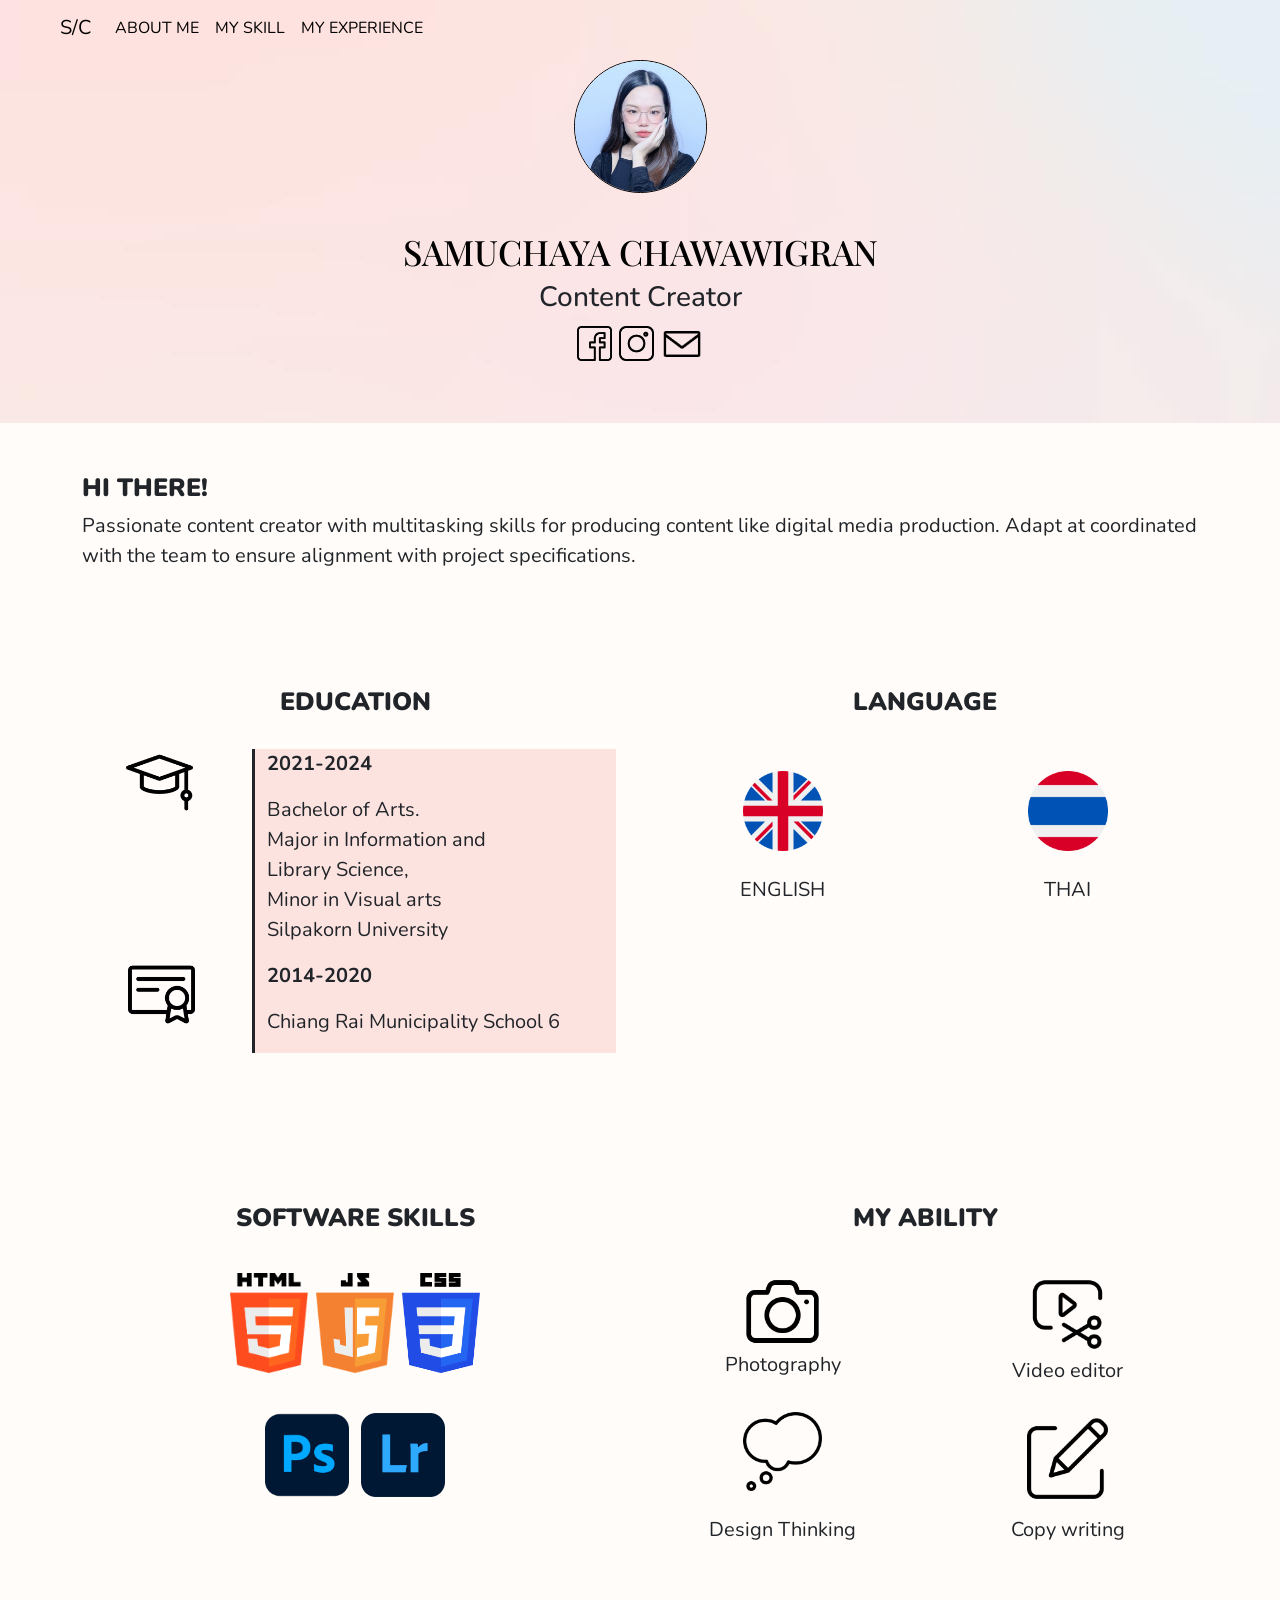
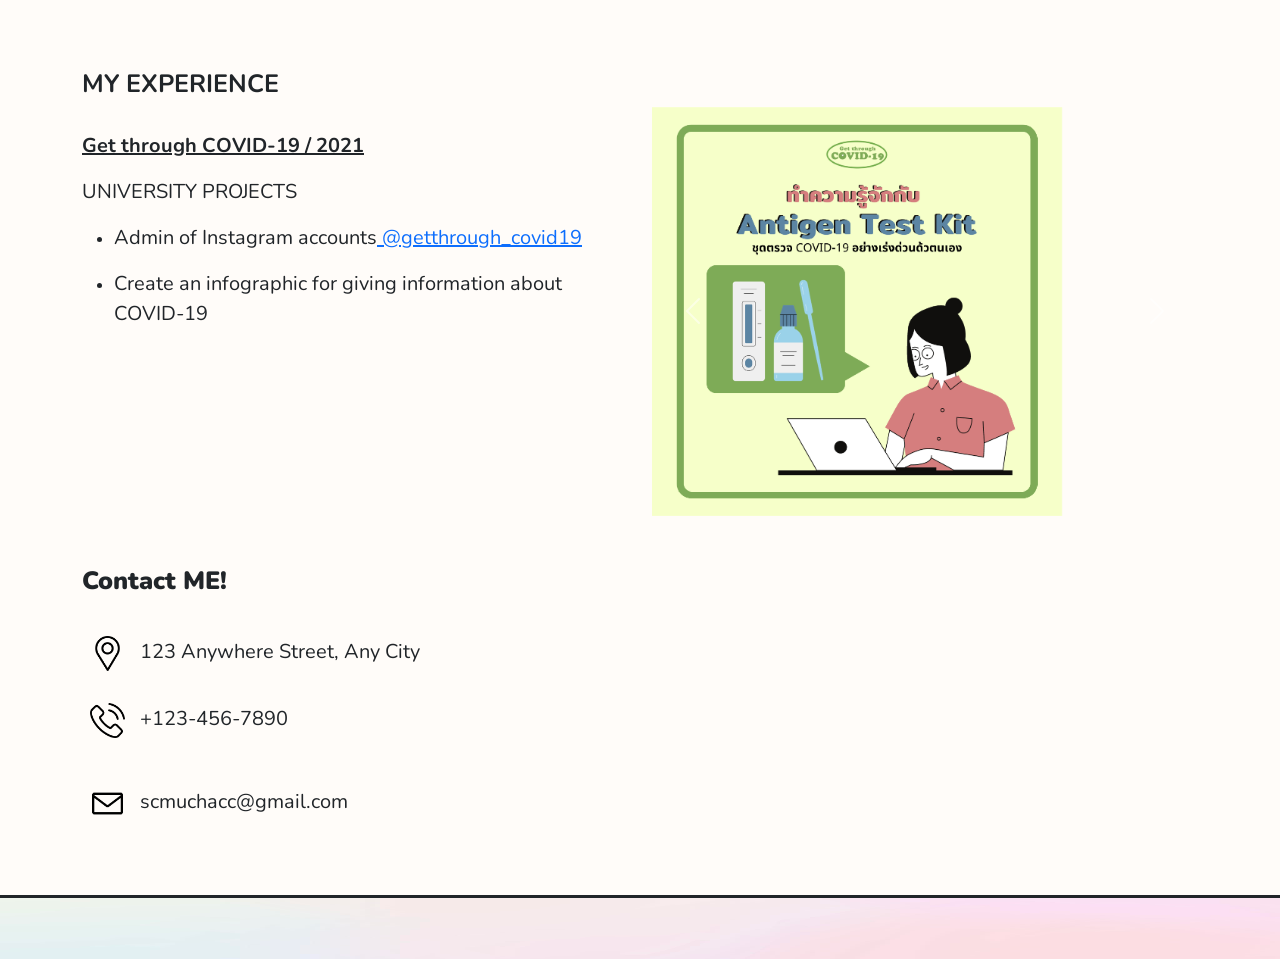
==== commit 9f203337: "version final" ====
--- a/index.html
+++ b/index.html
@@ -1,271 +1,271 @@
-<!DOCTYPE html>
-<html lang="en">
-  <head>
-    <meta http-equiv="content-type" content="text/html; charset=utf-8">
-    <meta name="viewport" content="width=device-width, initial-scale=1">
-    <title>MY RESUME</title>
-    <link href="https://cdn.jsdelivr.net/npm/bootstrap@5.3.2/dist/css/bootstrap.min.css"
-
-      rel="stylesheet" integrity="sha384-T3c6CoIi6uLrA9TneNEoa7RxnatzjcDSCmG1MXxSR1GAsXEV/Dwwykc2MPK8M2HN"
-
-      crossorigin="anonymous">
-    <link type="text/css" rel="stylesheet" href="css/style.css">
-    <link type="text/css" rel="stylesheet" href="css/lightbox.min.css">
-    <link rel="preconnect" href="https://fonts.googleapis.com">
-    <link rel="preconnect" href="https://fonts.gstatic.com" crossorigin="">
-    <link href="https://fonts.googleapis.com/css2?family=Forum&amp;family=Nunito&amp;family=Playfair+Display:ital@0;1&amp;family=Urbanist:wght@200&amp;display=swap"
-
-      rel="stylesheet">
-    <meta name="viewport" content="width=device-width, initial-scale=1.0">
-  </head>
-  <body>
-    <div class="row  fixed-top my-bg     ">
-      <div class="row   ">
-        <nav class=" my-nav navbar navbar-expand-lg  ">
-          <div class=" my-nav container-fluid"> <a class=" navbar-brand" href="#">S/C</a>
-            <button class="navbar-toggler" type="button" data-bs-toggle="collapse"
-
-              data-bs-target="#navbarSupportedContent" aria-controls="navbarSupportedContent"
-
-              aria-expanded="false" aria-label="Toggle navigation"> <span class="navbar-toggler-icon  "></span>
-            </button>
-            <div class="collapse navbar-collapse   " style="text-align: center;"
-
-              id="navbarSupportedContent">
-              <ul class="navbar-nav  me-auto mb-2 mb-lg-0">
-                <li class="nav-item"> <a class="nav-link" href="#scrollspyHeading1"
-
-                    style="color: black;">ABOUT ME</a> </li>
-                <li class="nav-item"> <span style="color: black;"><a class="nav-link"
-
-                      href="#scrollspyHeading2" style="color: black;">MY SKILL</a>
-                  </span></li>
-                <span style="color: black;"> </span>
-                <li class="nav-item"><span style="color: black;"> <a class="nav-link"
-
-                      href="#scrollspyHeading3" style="color: black;">MY
-                      EXPERIENCE</a></span> </li>
-              </ul>
-              <div data-bs-spy="scroll" data-bs-target="#navbar-example2" data-bs-root-margin="0px 0px -40%"
-
-                data-bs-smooth-scroll="true" class="scrollspy-example  " tabindex="0">
-              </div>
-            </div>
-          </div>
-        </nav>
-      </div>
-    </div>
-    <div class="row my-bg ">
-      <h4 id="scrollspyHeading1">
-        <div class="text-align: center;"> <br>
-          <br>
-          <div style="text-align: center;"><img src="images/382245879_1363916921220903_5494237978878494887_n.jpg"
-
-              style="width: 133px; height: 133px;" class=" rounded-circle border border-black"></div>
-          <div class="my-mb1" style="text-align: center;"><br>
-            <h4 id="scrollspyHeading1"></h4>
-            <h3></h3>
-            <h1>SAMUCHAYA CHAWAWIGRAN</h1>
-            <h3> Content Creator</h3>
-            <h4 id="scrollspyHeading1"> </h4>
-            <a href="https://www.facebook.com/" title=" " target="_blank"> <img
-
-                src="images/facebook.png" style="width: 35px; height: 35px;"></a>
-            <a href="https://www.instagram.com/" title=" " target="_blank"><img
-
-                src="images/instagram.png" style="width: 35px; height: 35px;"></a>
-            <a href="https://www.gmail.com/" title=" " target="_blank"><img src="images/mail.png"
-
-                style="width: 42px; height: 42px;"> </a></div>
-        </div>
-      </h4>
-    </div>
-    <div class="container mx-auto">
-      <div class="row my-mb2">
-        <h4><b>HI THERE!</b></h4>
-        <br>
-        <p> Passionate content creator with multitasking skills for producing
-          content like digital media production. Adapt at coordinated with the
-          team to ensure alignment with project specifications.</p>
-      </div>
-      <div class="col-md-12">
-        <div class="row">
-          <div class="col-md-6">
-            <h4 style="text-align: center;"><b> EDUCATION</b></h4>
-            <br>
-            <div class="row">
-              <div class="row">
-                <div class="col-md-4" style="text-align: center;"><img src="images/mortarboard.png"
-
-                    alt="" style="width: 67px; height: 67px;">&nbsp;</div>
-                <div class="col-md-8 my-linel my-bg2">
-                  <p> <b>2021-2024</b></p>
-                  <p> Bachelor of Arts.<br>
-                    Major in Information and<br>
-                    Library Science,<br>
-                    Minor in Visual arts <br>
-                    Silpakorn University </p>
-                </div>
-              </div>
-              <div class="row"><br>
-                <div class="col-md-4" style="text-align: center;"><img src="images/document.png"
-
-                    alt="" style="width: 67px; height: 67px;"></div>
-                <div class="col-md-8 my-bg2  my-linel ">
-                  <p><b>2014-2020</b></p>
-                  <p>Chiang Rai Municipality School 6</p>
-                  <h4 id="scrollspyHeading2"></h4>
-                </div>
-              </div>
-            </div>
-          </div>
-          <div class="col-md-6 my-mb2">
-            <h4 style="text-align: center;"><b>LANGUAGE</b></h4>
-            <p><br>
-            </p>
-            <div class="row">
-              <div class="col-md-6">
-                <div style="text-align: center;"><img src="images/united-kingdom.png"
-
-                    style="width: 80px; height: 80px;"></div>
-                <div style="text-align: center;"><br>
-                </div>
-                <div>
-                  <p style="text-align: center;">ENGLISH</p>
-                </div>
-              </div>
-              <div class="col-md-6">
-                <div style="text-align: center;"><img src="images/thailand.png"
-
-                    style="width: 80px; height: 80px;"></div>
-                <div style="text-align: center;"><br>
-                </div>
-                <div>
-                  <p style="text-align: center;">THAI</p>
-                </div>
-              </div>
-            </div>
-          </div>
-        </div>
-      </div>
-      <div class="row my-mb2 ">
-        <div class="col-md-6 grid gap-3 my-mb2 ">
-          <h4 style="text-align: center;"> <b>SOFTWARE SKILLS</b></h4>
-          <br>
-          <div class="p-2 g-col-6" style="text-align: center;"> <img src="images/html-7.png"
-
-              style="width: 78px; height: 100px;">&nbsp; <img src="images/java-script-js-logo-ACF4AE5082-seeklogo.com.png"
-
-              style="width: 78px; height: 100px;">&nbsp; <img src="images/css3_logo_and_wordmark.svg.png"
-
-              alt="" style="width: 78px; height: 100px;"></div>
-          <br>
-          <div class="p-2 g-col-6" style="text-align: center;"> <img src="images/photoshop.png"
-
-              alt="" style="width: 84px; height: 84px;"> &nbsp; <img src="images/adobe_Photoshop_Lightroom_CC_logo.svg.png"
-
-              alt="" style="width: 84px; height: 84px;"> </div>
-        </div>
-        <div class="col-md-6 my-mb2">
-          <h4 style="text-align: center;"> <b>MY ABILITY</b> </h4>
-          <br>
-          <div class="row">
-            <div class="col-md-6 grid gap-5" style="text-align: center;">
-              <div class="p-2 g-col-6"><img src="images/camera.png" alt="" style="width: 77px; height: 77px;">
-                <br>
-                <div>
-                  <p> Photography </p>
-                </div>
-              </div>
-              <div class="p-2 g-col-6"><img src="images/thinking.png" alt="" style="width: 79px; height: 79px;">
-                <br>
-                <br>
-                <p> Design Thinking</p>
-              </div>
-            </div>
-            <div class="col-md-6 grid gap-5" style="text-align: center;">
-              <div class="p-2 g-col-6"><img src="images/video-editor.png" alt=""
-
-                  style="width: 83px; height: 83px;"> <br>
-                <p> Video editor</p>
-                <h4 id="scrollspyHeading3"></h4>
-              </div>
-              <div class="p-2 g-col-6"><img src="images/edit.png" alt="" style="width: 81px; height: 81px;"></div>
-              <div class="p-2 g-col-6">
-                <p> Copy writing </p>
-              </div>
-            </div>
-          </div>
-        </div>
-      </div>
-      <div class="row my-mb2">
-        <h4> MY EXPERIENCE </h4>
-        <div class="col-md-6  "> <br>
-          <p><b><u>Get through COVID-19 / 2021</u></b> </p>
-          <p> UNIVERSITY PROJECTS </p>
-          <p> </p>
-          <ul>
-            <li>
-              <p>Admin of Instagram accounts<a href="https://www.instagram.com/getthrough_covid19"
-
-                  title=" " target="_blank"> @getthrough_covid19</a></p>
-            </li>
-            <li>
-              <p>Create an infographic for giving information about COVID-19</p>
-            </li>
-          </ul>
-        </div>
-        <div class="col-md-6  ">
-          <div id="carouselExample" class="carousel slide">
-            <div class="carousel-inner">
-              <div class="carousel-item active" style="text-align: center;"> 
-                <a id="skills"><img src="images/1.png" class="d-block w-75"
-
-                    alt="skills"></a> </div>
-              <div class="carousel-item"> <img src="images/4.png" class="d-block w-75"
-
-                  alt="skills2"> </div>
-              <div class="carousel-item"> <img src="images/2.jpg" class="d-block w-75"
-
-                  alt="skills3"> </div>
-            </div>
-            <button class="carousel-control-prev" type="button" data-bs-target="#carouselExample"
-
-              data-bs-slide="prev"> <span class="carousel-control-prev-icon" aria-hidden="true"></span>
-              <span class="visually-hidden">Previous</span> </button> <button
-
-              class="carousel-control-next" type="button" data-bs-target="#carouselExample"
-
-              data-bs-slide="next"> <span class="carousel-control-next-icon" aria-hidden="true"></span>
-              <span class="visually-hidden">Next</span> </button> </div>
-        </div>
-      </div>
-      <div class="col-md-6"> </div>
-      <div class="row my-mb1   ">
-        <h4> <b>Contact ME!</b></h4>
-        <br>
-        <div class="grid gap-5">
-          <div class="p-2 g-col-6"><br>
+<!DOCTYPE html>
+<html lang="en">
+  <head>
+    <meta http-equiv="content-type" content="text/html; charset=utf-8">
+    <meta name="viewport" content="width=device-width, initial-scale=1">
+    <title>MY RESUME</title>
+    <link href="https://cdn.jsdelivr.net/npm/bootstrap@5.3.2/dist/css/bootstrap.min.css"+
+      rel="stylesheet" integrity="sha384-T3c6CoIi6uLrA9TneNEoa7RxnatzjcDSCmG1MXxSR1GAsXEV/Dwwykc2MPK8M2HN"+
+      crossorigin="anonymous">
+    <link type="text/css" rel="stylesheet" href="css/style.css">
+    <link type="text/css" rel="stylesheet" href="css/lightbox.min.css">
+    <link rel="preconnect" href="https://fonts.googleapis.com">
+    <link rel="preconnect" href="https://fonts.gstatic.com" crossorigin="">
+    <link href="https://fonts.googleapis.com/css2?family=Forum&amp;family=Nunito&amp;family=Playfair+Display:ital@0;1&amp;family=Urbanist:wght@200&amp;display=swap"+
+      rel="stylesheet">
+    <meta name="viewport" content="width=device-width, initial-scale=1.0">
+  </head>
+  <body>
+    <div class="row  fixed-top my-bg     ">
+      <div class="row   ">
+        <nav class=" my-nav navbar navbar-expand-lg  ">
+          <div class=" my-nav container-fluid"> <a class=" navbar-brand" href="#">S/C</a>
+            <button class="navbar-toggler" type="button" data-bs-toggle="collapse"+
+              data-bs-target="#navbarSupportedContent" aria-controls="navbarSupportedContent"+
+              aria-expanded="false" aria-label="Toggle navigation"> <span class="navbar-toggler-icon  "></span>
+            </button>
+            <div class="collapse navbar-collapse   " style="text-align: center;"+
+              id="navbarSupportedContent">
+              <ul class="navbar-nav  me-auto mb-2 mb-lg-0">
+                <li class="nav-item"> <a class="nav-link" href="#scrollspyHeading1"+
+                    style="color: black;">ABOUT ME</a> </li>
+                <li class="nav-item"> <span style="color: black;"><a class="nav-link"+
+                      href="#scrollspyHeading2" style="color: black;">MY SKILL</a>
+                  </span></li>
+                <span style="color: black;"> </span>
+                <li class="nav-item"><span style="color: black;"> <a class="nav-link"+
+                      href="#scrollspyHeading3" style="color: black;">MY
+                      EXPERIENCE</a></span> </li>
+              </ul>
+              <div data-bs-spy="scroll" data-bs-target="#navbar-example2" data-bs-root-margin="0px 0px -40%"+
+                data-bs-smooth-scroll="true" class="scrollspy-example  " tabindex="0">
+              </div>
+            </div>
+          </div>
+        </nav>
+      </div>
+    </div>
+    <div class="row my-bg ">
+      <h4 id="scrollspyHeading1">
+        <div class="text-align: center;"> <br>
+          <br>
+          <div style="text-align: center;"><img src="images/382245879_1363916921220903_5494237978878494887_n.jpg"+
+              style="width: 133px; height: 133px;" class=" rounded-circle border border-black"></div>
+          <div class="my-mb1" style="text-align: center;"><br>
+            <h4 id="scrollspyHeading1"></h4>
+            <h3></h3>
+            <h1>SAMUCHAYA CHAWAWIGRAN</h1>
+            <h3> Content Creator</h3>
+            <h4 id="scrollspyHeading1"> </h4>
+            <a href="https://www.facebook.com/" title=" " target="_blank"> <img+
+                src="images/facebook.png" style="width: 35px; height: 35px;"></a>
+            <a href="https://www.instagram.com/" title=" " target="_blank"><img+
+                src="images/instagram.png" style="width: 35px; height: 35px;"></a>
+            <a href="https://www.gmail.com/" title=" " target="_blank"><img src="images/mail.png"+
+                style="width: 42px; height: 42px;"> </a></div>
+        </div>
+      </h4>
+    </div>
+    <div class="container mx-auto">
+      <div class="row my-mb2">
+        <h4><b>HI THERE!</b></h4>
+        <br>
+        <p> Passionate content creator with multitasking skills for producing
+          content like digital media production. Adapt at coordinated with the
+          team to ensure alignment with project specifications.</p>
+      </div>
+      <div class="col-md-12">
+        <div class="row">
+          <div class="col-md-6 my-mb2">
+            <h4 style="text-align: center;"><b> EDUCATION</b></h4>
+            <br>
+            <div class="row">
+              <div class="row">
+                <div class="col-md-4" style="text-align: center;"><img src="images/mortarboard.png"+
+                    alt="" style="width: 67px; height: 67px;">&nbsp;</div>
+                <div class="col-md-8 my-linel my-bg2">
+                  <p> <b>2021-2024</b></p>
+                  <p> Bachelor of Arts.<br>
+                    Major in Information and<br>
+                    Library Science,<br>
+                    Minor in Visual arts <br>
+                    Silpakorn University </p>
+                </div>
+              </div>
+              <div class="row">
+                <div class="col-md-4" style="text-align: center;"><img src="images/document.png"+
+                    alt="" style="width: 67px; height: 67px;"></div>
+                <div class="col-md-8  my-bg2  my-linel ">
+                  <p><b>2014-2020</b></p>
+                  <p>Chiang Rai Municipality School 6</p>
+                  <h4 id="scrollspyHeading2"></h4>
+                </div>
+              </div>
+            </div>
+          </div>
+          <div class="col-md-6 my-mb2 ">
+            <h4 style="text-align: center;"><b>LANGUAGE</b></h4>
+            <p><br>
+            </p>
+            <div class="row">
+              <div class="col-md-6">
+                <div style="text-align: center;"><img src="images/united-kingdom.png"+
+                    style="width: 80px; height: 80px;"></div>
+                <div style="text-align: center;"><br>
+                </div>
+                <div>
+                  <p style="text-align: center;">ENGLISH</p>
+                </div>
+              </div>
+              <div class="col-md-6">
+                <div style="text-align: center;"><img src="images/thailand.png"+
+                    style="width: 80px; height: 80px;"></div>
+                <div style="text-align: center;"><br>
+                </div>
+                <div>
+                  <p style="text-align: center;">THAI</p>
+                </div>
+              </div>
+            </div>
+          </div>
+        </div>
+      </div>
+      <div class="row my-mb2 ">
+        <div class="col-md-6 grid gap-3 my-mb2 ">
+          <h4 style="text-align: center;"> <b>SOFTWARE SKILLS</b></h4>
+          <br>
+          <div class="p-2 g-col-6" style="text-align: center;"> <img src="images/html-7.png"+
+              style="width: 78px; height: 100px;">&nbsp; <img src="images/java-script-js-logo-ACF4AE5082-seeklogo.com.png"+
+              style="width: 78px; height: 100px;">&nbsp; <img src="images/css3_logo_and_wordmark.svg.png"+
+              alt="" style="width: 78px; height: 100px;"></div>
+          <br>
+          <div class="p-2 g-col-6" style="text-align: center;"> <img src="images/photoshop.png"+
+              alt="" style="width: 84px; height: 84px;"> &nbsp; <img src="images/adobe_Photoshop_Lightroom_CC_logo.svg.png"+
+              alt="" style="width: 84px; height: 84px;"> </div>
+        </div>
+        <div class="col-md-6 my-mb2">
+          <h4 style="text-align: center;"> <b>MY ABILITY</b> </h4>
+          <br>
+          <div class="row">
+            <div class="col-md-6 grid gap-5" style="text-align: center;">
+              <div class="p-2 g-col-6"><img src="images/camera.png" alt="" style="width: 77px; height: 77px;">
+                <br>
+                <div>
+                  <p> Photography </p>
+                </div>
+              </div>
+              <div class="p-2 g-col-6"><img src="images/thinking.png" alt="" style="width: 79px; height: 79px;">
+                <br>
+                <br>
+                <p> Design Thinking</p>
+              </div>
+            </div>
+            <div class="col-md-6 grid gap-5" style="text-align: center;">
+              <div class="p-2 g-col-6"><img src="images/video-editor.png" alt=""+
+                  style="width: 83px; height: 83px;"> <br>
+                <p> Video editor</p>
+                <h4 id="scrollspyHeading3"></h4>
+              </div>
+              <div class="p-2 g-col-6"><img src="images/edit.png" alt="" style="width: 81px; height: 81px;"></div>
+              <div class="p-2 g-col-6">
+                <p> Copy writing </p>
+              </div>
+            </div>
+          </div>
+        </div>
+      </div>
+      <div class="row my-mb2">
+        <h4> MY EXPERIENCE </h4>
+        <div class="col-md-6  "> <br>
+          <p><b><u>Get through COVID-19 / 2021</u></b> </p>
+          <p> UNIVERSITY PROJECTS </p>
+          <p> </p>
+          <ul>
+            <li>
+              <p>Admin of Instagram accounts<a href="https://www.instagram.com/getthrough_covid19"+
+                  title=" " target="_blank"> @getthrough_covid19</a></p>
+            </li>
+            <li>
+              <p>Create an infographic for giving information about COVID-19</p>
+            </li>
+          </ul>
+        </div>
+        <div class="col-md-6  ">
+          <div id="carouselExample" class="carousel slide">
+            <div class="carousel-inner">
+              <div class="carousel-item active" style="text-align: center;"> <a+
+                  id="skills"><img src="images/1.png" class="d-block w-75" alt="skills"></a>
+              </div>
+              <div class="carousel-item"> <img src="images/4.png" class="d-block w-75"+
+                  alt="skills2"> </div>
+              <div class="carousel-item"> <img src="images/2.jpg" class="d-block w-75"+
+                  alt="skills3"> </div>
+            </div>
+            <button class="carousel-control-prev" type="button" data-bs-target="#carouselExample"+
+              data-bs-slide="prev"> <span class="carousel-control-prev-icon" aria-hidden="true"></span>
+              <span class="visually-hidden">Previous</span> </button> <button+
+              class="carousel-control-next" type="button" data-bs-target="#carouselExample"+
+              data-bs-slide="next"> <span class="carousel-control-next-icon" aria-hidden="true"></span>
+              <span class="visually-hidden">Next</span> </button> </div>
+        </div>
+      </div>
+      <div class="col-md-6"> </div>
+      <div class="row my-mb1   ">
+        <h4> <b>Contact ME!</b></h4>
+        <br>
+        <div class="grid gap-5">
+          <div class="p-2 g-col-6"><br>
             <p> <img src="images/placeholder.png" alt="" style="width: 35px; height: 35px;">&nbsp;&nbsp;
-              123 Anywhere Street, Any City</p>
-          </div>
-          <div class="p-2 g-col-6">
+              123 Anywhere Street, Any City</p>
+          </div>
+          <div class="p-2 g-col-6">
             <p><img src="images/phone-call.png" alt="" style="width: 35px; height: 35px;">&nbsp;&nbsp;
-              +123-456-7890</p>
-          </div>
-          <p> </p>
-          <div class="p-2 g-col-6">
+              +123-456-7890</p>
+          </div>
+          <p> </p>
+          <div class="p-2 g-col-6">
             <p><img src="images/mail.png" alt="" style="width: 35px; height: 35px;">&nbsp;&nbsp;
-              scmuchacc@gmail.com </p>
-          </div>
-        </div>
-      </div>
-    </div>
-    <div class="row my-line2 "> <img src="images/bg.jpg" class="img-fluid" style=" height: 61px;"></div>
-    <script src="https://cdn.jsdelivr.net/npm/bootstrap@5.3.2/dist/js/bootstrap.bundle.min.js"
-
-integrity="sha384-C6RzsynM9kWDrMNeT87bh95OGNyZPhcTNXj1NW7RuBCsyN/o0jlpcV8Qyq46cDfL"
-
-crossorigin="anonymous"></script>
-  </body>
-</html>
+              scmuchacc@gmail.com </p>
+          </div>
+        </div>
+      </div>
+    </div>
+    <div class="row my-line2 "> <img src="images/bg.jpg" class="img-fluid" style=" height: 61px;"></div>
+    <script src="https://cdn.jsdelivr.net/npm/bootstrap@5.3.2/dist/js/bootstrap.bundle.min.js"+
+integrity="sha384-C6RzsynM9kWDrMNeT87bh95OGNyZPhcTNXj1NW7RuBCsyN/o0jlpcV8Qyq46cDfL"+
+crossorigin="anonymous"></script>
+  </body>
+</html>
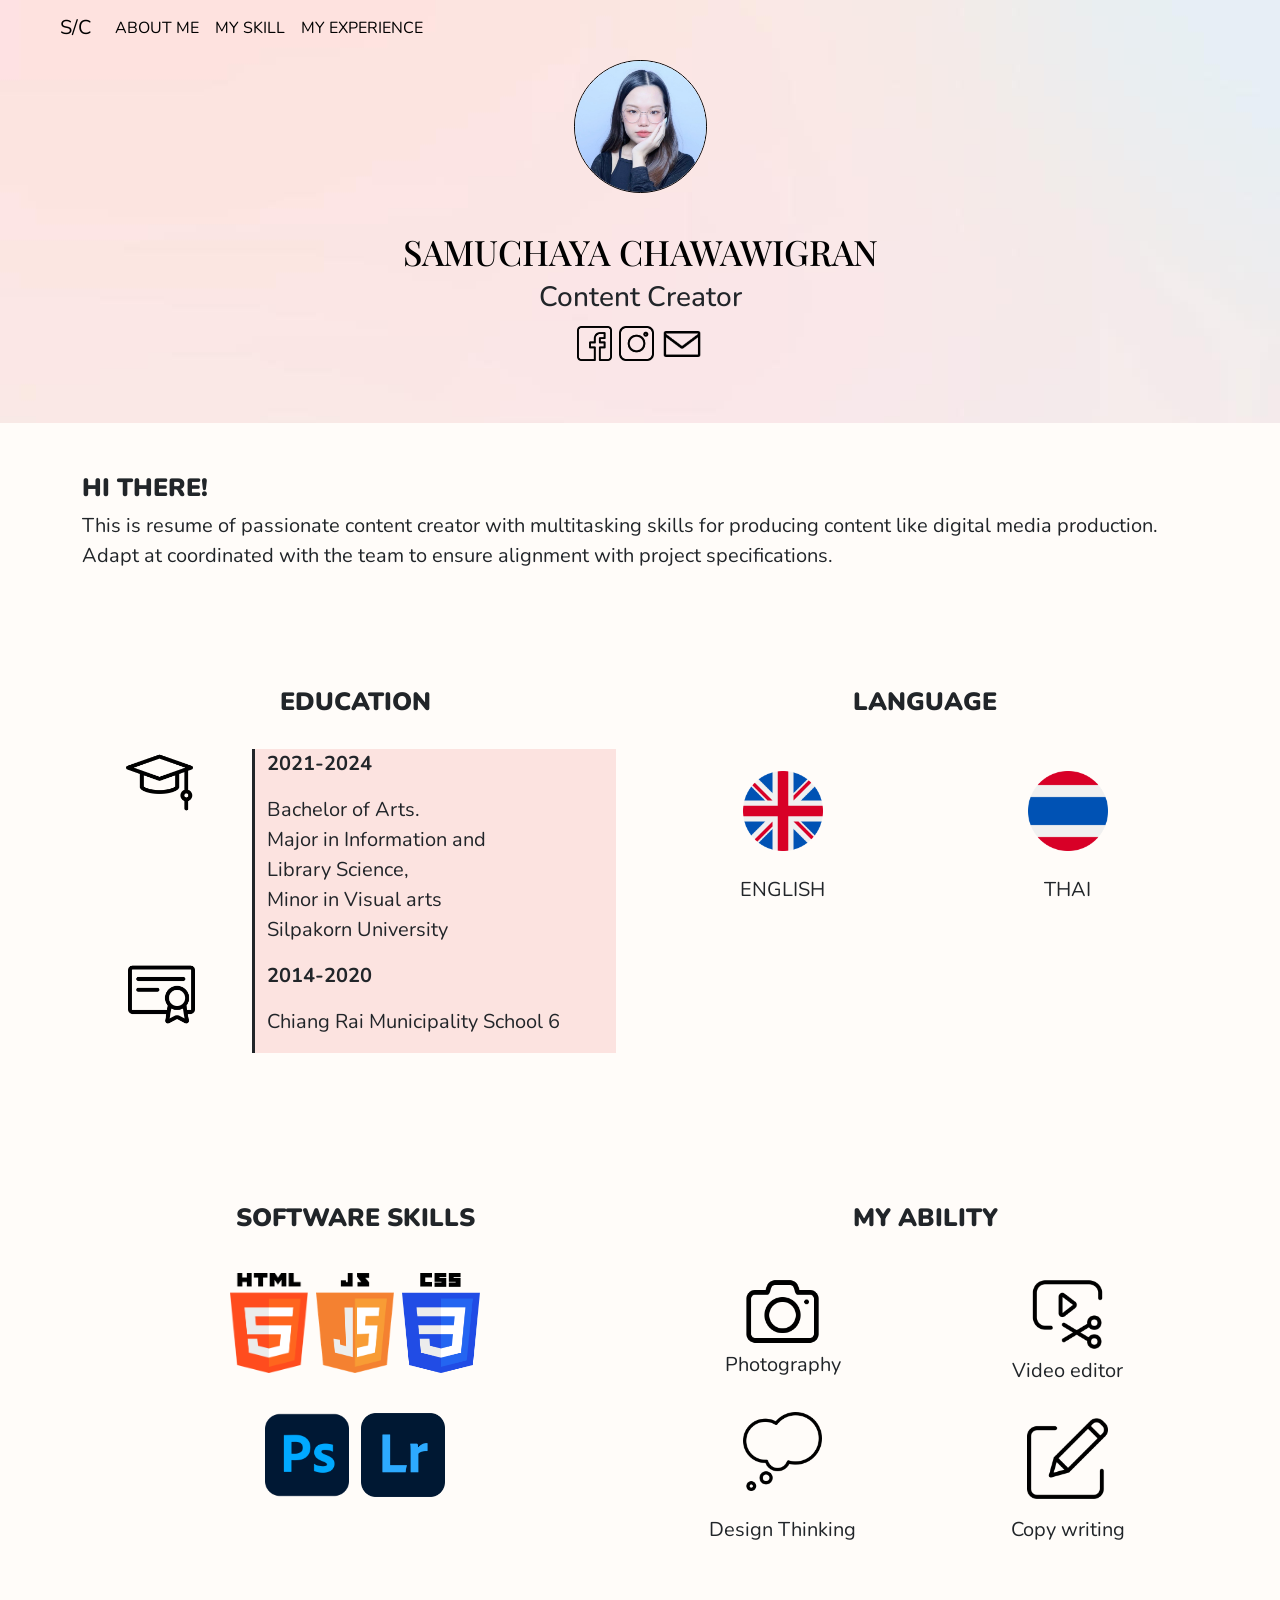
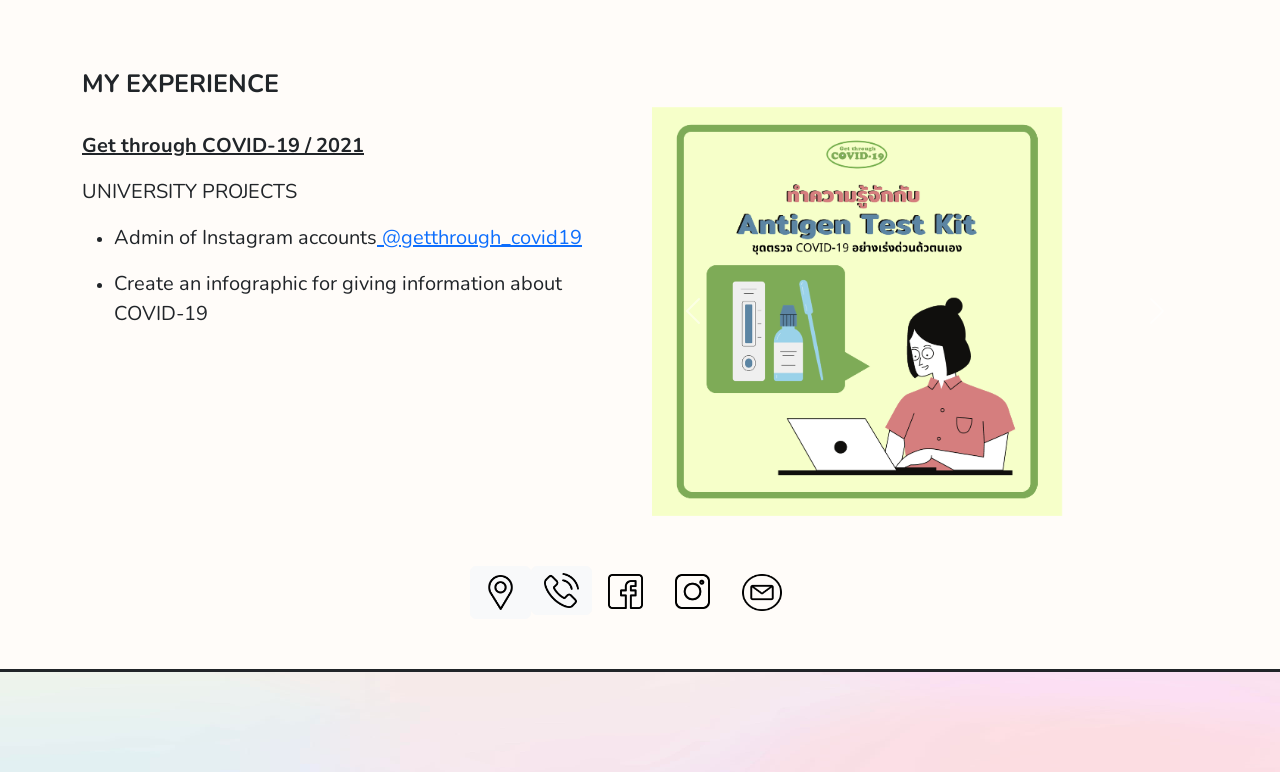
==== commit f9b393cd: "Add files via upload ver29/10" ====
--- a/index.html
+++ b/index.html
@@ -17,10 +17,12 @@
 
       rel="stylesheet">
     <meta name="viewport" content="width=device-width, initial-scale=1.0">
+    <meta name="description" content="Resume for Content Creator of Samuchaya Chawawigran">
+    <meta name="keywords" content="Resume,Samuchaya,Portfolio,Content Creator">
   </head>
   <body>
-    <div class="row  fixed-top my-bg     ">
-      <div class="row   ">
+    <div class="row  fixed-top my-bg ">
+      <div class="row col-md-12  ">
         <nav class=" my-nav navbar navbar-expand-lg  ">
           <div class=" my-nav container-fluid"> <a class=" navbar-brand" href="#">S/C</a>
             <button class="navbar-toggler" type="button" data-bs-toggle="collapse"@@ -84,9 +86,10 @@
       <div class="row my-mb2">
         <h4><b>HI THERE!</b></h4>
         <br>
-        <p> Passionate content creator with multitasking skills for producing
-          content like digital media production. Adapt at coordinated with the
-          team to ensure alignment with project specifications.</p>
+        <p> This is resume of passionate content creator with multitasking
+          skills for producing content like digital media production. Adapt at
+          coordinated with the team to ensure alignment with project
+          specifications.</p>
       </div>
       <div class="col-md-12">
         <div class="row">
@@ -240,28 +243,63 @@
               <span class="visually-hidden">Next</span> </button> </div>
         </div>
       </div>
-      <div class="col-md-6"> </div>
       <div class="row my-mb1   ">
-        <h4> <b>Contact ME!</b></h4>
-        <br>
-        <div class="grid gap-5">
-          <div class="p-2 g-col-6"><br>
-            <p> <img src="images/placeholder.png" alt="" style="width: 35px; height: 35px;">&nbsp;&nbsp;
-              123 Anywhere Street, Any City</p>
-          </div>
-          <div class="p-2 g-col-6">
-            <p><img src="images/phone-call.png" alt="" style="width: 35px; height: 35px;">&nbsp;&nbsp;
-              +123-456-7890</p>
-          </div>
-          <p> </p>
-          <div class="p-2 g-col-6">
-            <p><img src="images/mail.png" alt="" style="width: 35px; height: 35px;">&nbsp;&nbsp;
-              scmuchacc@gmail.com </p>
-          </div>
-        </div>
+        <nav class="nav justify-content-center"> <br>
+          <button type="button" class="btn btn-light" data-bs-toggle="modal" data-bs-target="#exampleModal">
+            <img src="images/placeholder.png" alt="" style="width: 35px; height: 35px;">
+          </button>
+          <div class="modal" tabindex="-1">
+            <div class="modal-dialog">
+              <div class="modal-content">
+                <div class="modal-header">
+                  <h5 class="modal-title">Address</h5>
+                  <button type="button" class="btn-close" data-bs-dismiss="modal"+
+                    aria-label="Close"></button> </div>
+                <div class="modal-body">
+                  <p>123 Anywhere Street, Any City.</p>
+                </div>
+                <div class="modal-footer"> <button type="button" class="btn btn-secondary"+
+                    data-bs-dismiss="modal">Close</button></div>
+              </div>
+            </div>
+          </div>
+          <div> <button type="button" class="btn btn-light" data-bs-toggle="modal"+
+              data-bs-target="#exampleModal"> <img src="images/phone-call.png"+
+                alt="" style="width: 35px; height: 35px;"> </button>
+            <div class="modal" id="exampleModal" tabindex="-1">
+              <div class="modal-dialog">
+                <div class="modal-content">
+                  <div class="modal-header">
+                    <h5 class="modal-title">Phone Number</h5>
+                    <button type="button" class="btn-close" data-bs-dismiss="modal"+
+                      aria-label="Close"></button> </div>
+                  <div class="modal-body">
+                    <p>012-345-6789</p>
+                  </div>
+                  <div class="modal-footer"> <button type="button" class="btn btn-secondary"+
+                      data-bs-dismiss="modal">Close</button> </div>
+                </div>
+              </div>
+            </div>
+          </div>
+          <a class="nav-link active" aria-current="page" href="https://www.facebook.com/"+
+            target="_blank"><img src="images/facebook.png" style="width: 35px; height: 35px;"></a>
+          <a class="nav-link" href="https://www.instagram.com/" target="_blank"><img+
+              src="images/instagram.png" style="width: 35px; height: 35px;"></a>
+          <a class="nav-link" href="https://www.gmail.com/" target="_blank"><img+
+              src="images/email.png" style="width: 40px; height: 37px;"></a> </nav>
       </div>
     </div>
-    <div class="row my-line2 "> <img src="images/bg.jpg" class="img-fluid" style=" height: 61px;"></div>
+    <div class="row my-line2 "> <img src="images/bg.jpg" class="img-fluid" style=" height: 100px;"></div>
     <script src="https://cdn.jsdelivr.net/npm/bootstrap@5.3.2/dist/js/bootstrap.bundle.min.js" 
 integrity="sha384-C6RzsynM9kWDrMNeT87bh95OGNyZPhcTNXj1NW7RuBCsyN/o0jlpcV8Qyq46cDfL"
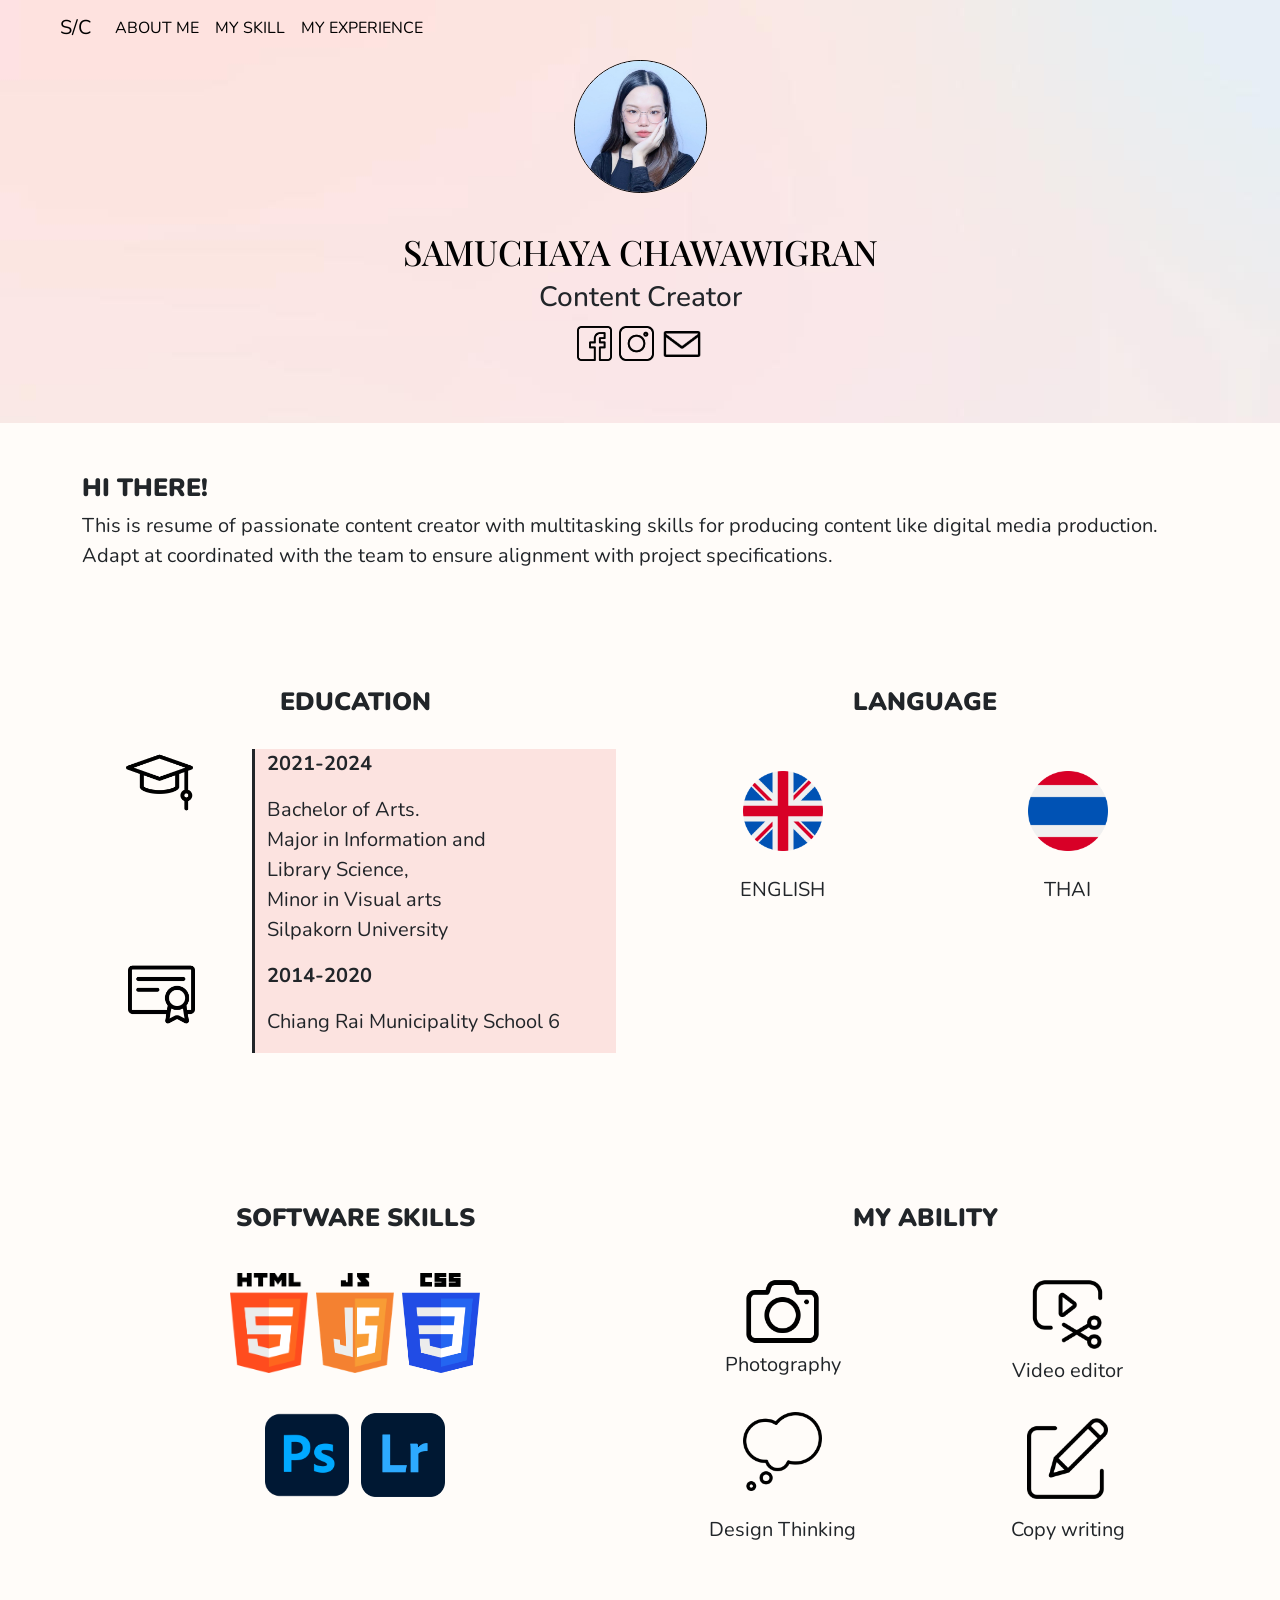
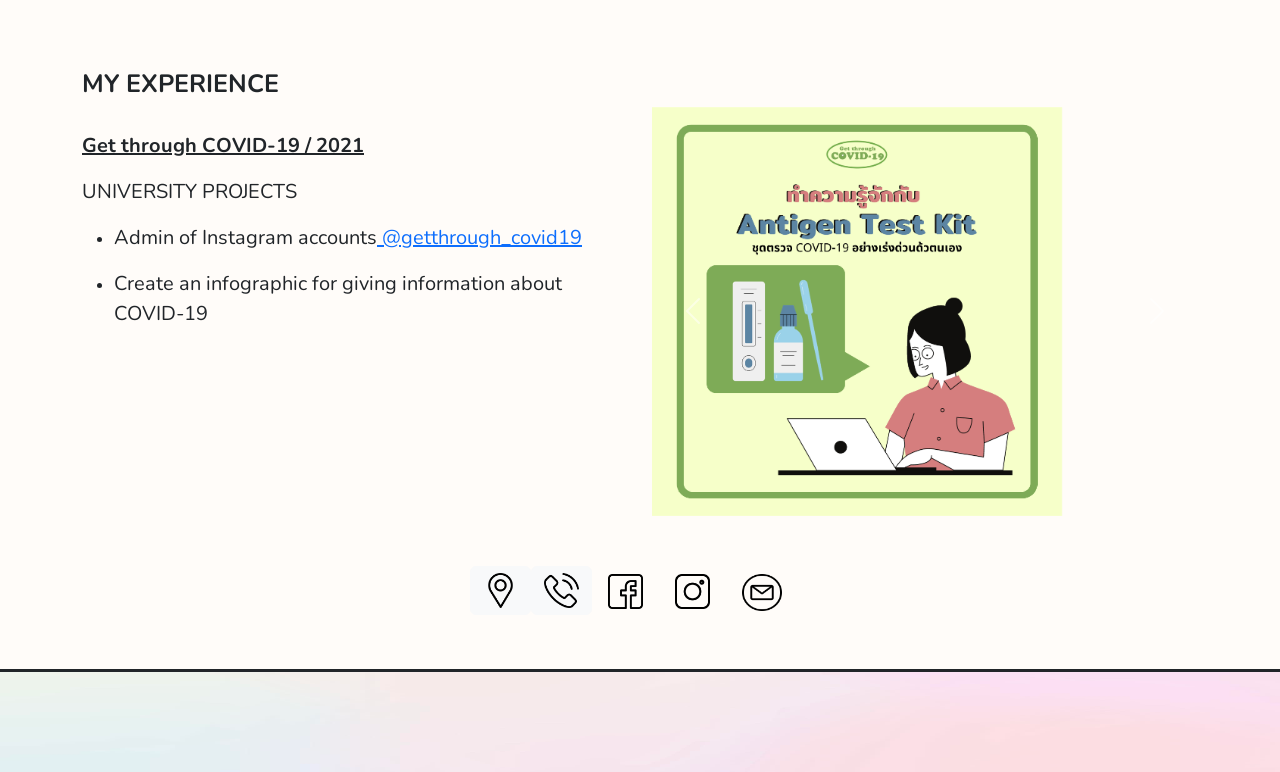
==== commit 8f97d715: "Add files via upload" ====
--- a/index.html
+++ b/index.html
@@ -1,309 +1,312 @@
-<!DOCTYPE html>
-<html lang="en">
-  <head>
-    <meta http-equiv="content-type" content="text/html; charset=utf-8">
-    <meta name="viewport" content="width=device-width, initial-scale=1">
-    <title>MY RESUME</title>
-    <link href="https://cdn.jsdelivr.net/npm/bootstrap@5.3.2/dist/css/bootstrap.min.css"-
-      rel="stylesheet" integrity="sha384-T3c6CoIi6uLrA9TneNEoa7RxnatzjcDSCmG1MXxSR1GAsXEV/Dwwykc2MPK8M2HN"-
-      crossorigin="anonymous">
-    <link type="text/css" rel="stylesheet" href="css/style.css">
-    <link type="text/css" rel="stylesheet" href="css/lightbox.min.css">
-    <link rel="preconnect" href="https://fonts.googleapis.com">
-    <link rel="preconnect" href="https://fonts.gstatic.com" crossorigin="">
-    <link href="https://fonts.googleapis.com/css2?family=Forum&amp;family=Nunito&amp;family=Playfair+Display:ital@0;1&amp;family=Urbanist:wght@200&amp;display=swap"-
-      rel="stylesheet">
-    <meta name="viewport" content="width=device-width, initial-scale=1.0">
-    <meta name="description" content="Resume for Content Creator of Samuchaya Chawawigran">
-    <meta name="keywords" content="Resume,Samuchaya,Portfolio,Content Creator">
-  </head>
-  <body>
-    <div class="row  fixed-top my-bg ">
-      <div class="row col-md-12  ">
-        <nav class=" my-nav navbar navbar-expand-lg  ">
-          <div class=" my-nav container-fluid"> <a class=" navbar-brand" href="#">S/C</a>
-            <button class="navbar-toggler" type="button" data-bs-toggle="collapse"-
-              data-bs-target="#navbarSupportedContent" aria-controls="navbarSupportedContent"-
-              aria-expanded="false" aria-label="Toggle navigation"> <span class="navbar-toggler-icon  "></span>
-            </button>
-            <div class="collapse navbar-collapse   " style="text-align: center;"-
-              id="navbarSupportedContent">
-              <ul class="navbar-nav  me-auto mb-2 mb-lg-0">
-                <li class="nav-item"> <a class="nav-link" href="#scrollspyHeading1"-
-                    style="color: black;">ABOUT ME</a> </li>
-                <li class="nav-item"> <span style="color: black;"><a class="nav-link"-
-                      href="#scrollspyHeading2" style="color: black;">MY SKILL</a>
-                  </span></li>
-                <span style="color: black;"> </span>
-                <li class="nav-item"><span style="color: black;"> <a class="nav-link"-
-                      href="#scrollspyHeading3" style="color: black;">MY
-                      EXPERIENCE</a></span> </li>
-              </ul>
-              <div data-bs-spy="scroll" data-bs-target="#navbar-example2" data-bs-root-margin="0px 0px -40%"-
-                data-bs-smooth-scroll="true" class="scrollspy-example  " tabindex="0">
-              </div>
-            </div>
-          </div>
-        </nav>
-      </div>
-    </div>
-    <div class="row my-bg ">
-      <h4 id="scrollspyHeading1">
-        <div class="text-align: center;"> <br>
-          <br>
-          <div style="text-align: center;"><img src="images/382245879_1363916921220903_5494237978878494887_n.jpg"-
-              style="width: 133px; height: 133px;" class=" rounded-circle border border-black"></div>
-          <div class="my-mb1" style="text-align: center;"><br>
-            <h4 id="scrollspyHeading1"></h4>
-            <h3></h3>
-            <h1>SAMUCHAYA CHAWAWIGRAN</h1>
-            <h3> Content Creator</h3>
-            <h4 id="scrollspyHeading1"> </h4>
-            <a href="https://www.facebook.com/" title=" " target="_blank"> <img-
-                src="images/facebook.png" style="width: 35px; height: 35px;"></a>
-            <a href="https://www.instagram.com/" title=" " target="_blank"><img-
-                src="images/instagram.png" style="width: 35px; height: 35px;"></a>
-            <a href="https://www.gmail.com/" title=" " target="_blank"><img src="images/mail.png"-
-                style="width: 42px; height: 42px;"> </a></div>
-        </div>
-      </h4>
-    </div>
-    <div class="container mx-auto">
-      <div class="row my-mb2">
-        <h4><b>HI THERE!</b></h4>
-        <br>
-        <p> This is resume of passionate content creator with multitasking
-          skills for producing content like digital media production. Adapt at
-          coordinated with the team to ensure alignment with project
-          specifications.</p>
-      </div>
-      <div class="col-md-12">
-        <div class="row">
-          <div class="col-md-6 my-mb2">
-            <h4 style="text-align: center;"><b> EDUCATION</b></h4>
-            <br>
-            <div class="row">
-              <div class="row">
-                <div class="col-md-4" style="text-align: center;"><img src="images/mortarboard.png"-
-                    alt="" style="width: 67px; height: 67px;">&nbsp;</div>
-                <div class="col-md-8 my-linel my-bg2">
-                  <p> <b>2021-2024</b></p>
-                  <p> Bachelor of Arts.<br>
-                    Major in Information and<br>
-                    Library Science,<br>
-                    Minor in Visual arts <br>
-                    Silpakorn University </p>
-                </div>
-              </div>
-              <div class="row">
-                <div class="col-md-4" style="text-align: center;"><img src="images/document.png"-
-                    alt="" style="width: 67px; height: 67px;"></div>
-                <div class="col-md-8  my-bg2  my-linel ">
-                  <p><b>2014-2020</b></p>
-                  <p>Chiang Rai Municipality School 6</p>
-                  <h4 id="scrollspyHeading2"></h4>
-                </div>
-              </div>
-            </div>
-          </div>
-          <div class="col-md-6 my-mb2 ">
-            <h4 style="text-align: center;"><b>LANGUAGE</b></h4>
-            <p><br>
-            </p>
-            <div class="row">
-              <div class="col-md-6">
-                <div style="text-align: center;"><img src="images/united-kingdom.png"-
-                    style="width: 80px; height: 80px;"></div>
-                <div style="text-align: center;"><br>
-                </div>
-                <div>
-                  <p style="text-align: center;">ENGLISH</p>
-                </div>
-              </div>
-              <div class="col-md-6">
-                <div style="text-align: center;"><img src="images/thailand.png"-
-                    style="width: 80px; height: 80px;"></div>
-                <div style="text-align: center;"><br>
-                </div>
-                <div>
-                  <p style="text-align: center;">THAI</p>
-                </div>
-              </div>
-            </div>
-          </div>
-        </div>
-      </div>
-      <div class="row my-mb2 ">
-        <div class="col-md-6 grid gap-3 my-mb2 ">
-          <h4 style="text-align: center;"> <b>SOFTWARE SKILLS</b></h4>
-          <br>
-          <div class="p-2 g-col-6" style="text-align: center;"> <img src="images/html-7.png"-
-              style="width: 78px; height: 100px;">&nbsp; <img src="images/java-script-js-logo-ACF4AE5082-seeklogo.com.png"-
-              style="width: 78px; height: 100px;">&nbsp; <img src="images/css3_logo_and_wordmark.svg.png"-
-              alt="" style="width: 78px; height: 100px;"></div>
-          <br>
-          <div class="p-2 g-col-6" style="text-align: center;"> <img src="images/photoshop.png"-
-              alt="" style="width: 84px; height: 84px;"> &nbsp; <img src="images/adobe_Photoshop_Lightroom_CC_logo.svg.png"-
-              alt="" style="width: 84px; height: 84px;"> </div>
-        </div>
-        <div class="col-md-6 my-mb2">
-          <h4 style="text-align: center;"> <b>MY ABILITY</b> </h4>
-          <br>
-          <div class="row">
-            <div class="col-md-6 grid gap-5" style="text-align: center;">
-              <div class="p-2 g-col-6"><img src="images/camera.png" alt="" style="width: 77px; height: 77px;">
-                <br>
-                <div>
-                  <p> Photography </p>
-                </div>
-              </div>
-              <div class="p-2 g-col-6"><img src="images/thinking.png" alt="" style="width: 79px; height: 79px;">
-                <br>
-                <br>
-                <p> Design Thinking</p>
-              </div>
-            </div>
-            <div class="col-md-6 grid gap-5" style="text-align: center;">
-              <div class="p-2 g-col-6"><img src="images/video-editor.png" alt=""-
-                  style="width: 83px; height: 83px;"> <br>
-                <p> Video editor</p>
-                <h4 id="scrollspyHeading3"></h4>
-              </div>
-              <div class="p-2 g-col-6"><img src="images/edit.png" alt="" style="width: 81px; height: 81px;"></div>
-              <div class="p-2 g-col-6">
-                <p> Copy writing </p>
-              </div>
-            </div>
-          </div>
-        </div>
-      </div>
-      <div class="row my-mb2">
-        <h4> MY EXPERIENCE </h4>
-        <div class="col-md-6  "> <br>
-          <p><b><u>Get through COVID-19 / 2021</u></b> </p>
-          <p> UNIVERSITY PROJECTS </p>
-          <p> </p>
-          <ul>
-            <li>
-              <p>Admin of Instagram accounts<a href="https://www.instagram.com/getthrough_covid19"-
-                  title=" " target="_blank"> @getthrough_covid19</a></p>
-            </li>
-            <li>
-              <p>Create an infographic for giving information about COVID-19</p>
-            </li>
-          </ul>
-        </div>
-        <div class="col-md-6  ">
-          <div id="carouselExample" class="carousel slide">
-            <div class="carousel-inner">
-              <div class="carousel-item active" style="text-align: center;"> <a-
-                  id="skills"><img src="images/1.png" class="d-block w-75" alt="skills"></a>
-              </div>
-              <div class="carousel-item"> <img src="images/4.png" class="d-block w-75"-
-                  alt="skills2"> </div>
-              <div class="carousel-item"> <img src="images/2.jpg" class="d-block w-75"-
-                  alt="skills3"> </div>
-            </div>
-            <button class="carousel-control-prev" type="button" data-bs-target="#carouselExample"-
-              data-bs-slide="prev"> <span class="carousel-control-prev-icon" aria-hidden="true"></span>
-              <span class="visually-hidden">Previous</span> </button> <button-
-              class="carousel-control-next" type="button" data-bs-target="#carouselExample"-
-              data-bs-slide="next"> <span class="carousel-control-next-icon" aria-hidden="true"></span>
-              <span class="visually-hidden">Next</span> </button> </div>
-        </div>
-      </div>
-      <div class="row my-mb1   ">
-        <nav class="nav justify-content-center"> <br>
-          <button type="button" class="btn btn-light" data-bs-toggle="modal" data-bs-target="#exampleModal">
-            <img src="images/placeholder.png" alt="" style="width: 35px; height: 35px;">
-          </button>
-          <div class="modal" tabindex="-1">
-            <div class="modal-dialog">
-              <div class="modal-content">
-                <div class="modal-header">
-                  <h5 class="modal-title">Address</h5>
-                  <button type="button" class="btn-close" data-bs-dismiss="modal"-
-                    aria-label="Close"></button> </div>
-                <div class="modal-body">
-                  <p>123 Anywhere Street, Any City.</p>
-                </div>
-                <div class="modal-footer"> <button type="button" class="btn btn-secondary"-
-                    data-bs-dismiss="modal">Close</button></div>
-              </div>
-            </div>
-          </div>
-          <div> <button type="button" class="btn btn-light" data-bs-toggle="modal"-
-              data-bs-target="#exampleModal"> <img src="images/phone-call.png"-
-                alt="" style="width: 35px; height: 35px;"> </button>
-            <div class="modal" id="exampleModal" tabindex="-1">
-              <div class="modal-dialog">
-                <div class="modal-content">
-                  <div class="modal-header">
-                    <h5 class="modal-title">Phone Number</h5>
-                    <button type="button" class="btn-close" data-bs-dismiss="modal"-
-                      aria-label="Close"></button> </div>
-                  <div class="modal-body">
-                    <p>012-345-6789</p>
-                  </div>
-                  <div class="modal-footer"> <button type="button" class="btn btn-secondary"-
-                      data-bs-dismiss="modal">Close</button> </div>
-                </div>
-              </div>
-            </div>
-          </div>
-          <a class="nav-link active" aria-current="page" href="https://www.facebook.com/"-
-            target="_blank"><img src="images/facebook.png" style="width: 35px; height: 35px;"></a>
-          <a class="nav-link" href="https://www.instagram.com/" target="_blank"><img-
-              src="images/instagram.png" style="width: 35px; height: 35px;"></a>
-          <a class="nav-link" href="https://www.gmail.com/" target="_blank"><img-
-              src="images/email.png" style="width: 40px; height: 37px;"></a> </nav>
-      </div>
-    </div>
-    <div class="row my-line2 "> <img src="images/bg.jpg" class="img-fluid" style=" height: 100px;"></div>
-    <script src="https://cdn.jsdelivr.net/npm/bootstrap@5.3.2/dist/js/bootstrap.bundle.min.js"-
-integrity="sha384-C6RzsynM9kWDrMNeT87bh95OGNyZPhcTNXj1NW7RuBCsyN/o0jlpcV8Qyq46cDfL"-
-crossorigin="anonymous"></script>
-  </body>
-</html>
+<!DOCTYPE html>
+<html lang="en">
+  <head>
+    <meta http-equiv="content-type" content="text/html; charset=utf-8">
+    <meta name="viewport" content="width=device-width, initial-scale=1">
+    <title>MY RESUME</title>
+    <link href="https://cdn.jsdelivr.net/npm/bootstrap@5.3.2/dist/css/bootstrap.min.css"
+
+      rel="stylesheet" integrity="sha384-T3c6CoIi6uLrA9TneNEoa7RxnatzjcDSCmG1MXxSR1GAsXEV/Dwwykc2MPK8M2HN"
+
+      crossorigin="anonymous">
+    <link type="text/css" rel="stylesheet" href="css/style.css">
+    <link type="text/css" rel="stylesheet" href="css/lightbox.min.css">
+    <link rel="preconnect" href="https://fonts.googleapis.com">
+    <link rel="preconnect" href="https://fonts.gstatic.com" crossorigin="">
+    <link href="https://fonts.googleapis.com/css2?family=Forum&amp;family=Nunito&amp;family=Playfair+Display:ital@0;1&amp;family=Urbanist:wght@200&amp;display=swap"
+
+      rel="stylesheet">
+    <meta name="viewport" content="width=device-width, initial-scale=1.0">
+    <meta name="description" content="Resume for Content Creator of Samuchaya Chawawigran:Portfolio">
+    <meta name="keywords" content="Resume,Samuchaya,Portfolio,Content Creator">
+  </head>
+  <body>
+    <div class="row  fixed-top my-bg ">
+      <div class="row col-md-12  ">
+        <nav class=" my-nav navbar navbar-expand-lg  ">
+          <div class=" my-nav container-fluid"> <a class=" navbar-brand" href="#">S/C</a>
+            <button class="navbar-toggler" type="button" data-bs-toggle="collapse"
+
+              data-bs-target="#navbarSupportedContent" aria-controls="navbarSupportedContent"
+
+              aria-expanded="false" aria-label="Toggle navigation"> <span class="navbar-toggler-icon  "></span>
+            </button>
+            <div class="collapse navbar-collapse   " style="text-align: center;"
+
+              id="navbarSupportedContent">
+              <ul class="navbar-nav  me-auto mb-2 mb-lg-0">
+                <li class="nav-item"> <a class="nav-link" href="#scrollspyHeading1"
+
+                    style="color: black;">ABOUT ME</a> </li>
+                <li class="nav-item"> <span style="color: black;"><a class="nav-link"
+
+                      href="#scrollspyHeading2" style="color: black;">MY SKILL</a>
+                  </span></li>
+                <span style="color: black;"> </span>
+                <li class="nav-item"><span style="color: black;"> <a class="nav-link"
+
+                      href="#scrollspyHeading3" style="color: black;">MY
+                      EXPERIENCE</a></span> </li>
+              </ul>
+              <div data-bs-spy="scroll" data-bs-target="#navbar-example2" data-bs-root-margin="0px 0px -40%"
+
+                data-bs-smooth-scroll="true" class="scrollspy-example  " tabindex="0">
+              </div>
+            </div>
+          </div>
+        </nav>
+      </div>
+    </div>
+    <div class="row my-bg ">
+      <h4 id="scrollspyHeading1">
+        <div class="text-align: center;"> <br>
+          <br>
+          <div style="text-align: center;"><img src="images/382245879_1363916921220903_5494237978878494887_n.jpg"
+
+              style="width: 133px; height: 133px;" class=" rounded-circle border border-black"></div>
+          <div class="my-mb1" style="text-align: center;"><br>
+            <h4 id="scrollspyHeading1"></h4>
+            <h3></h3>
+            <h1>SAMUCHAYA CHAWAWIGRAN</h1>
+            <h3> Content Creator</h3>
+            <h4 id="scrollspyHeading1"> </h4>
+            <a href="https://www.facebook.com/" title=" " target="_blank"> <img
+
+                src="images/facebook.png" style="width: 35px; height: 35px;"></a>
+            <a href="https://www.instagram.com/" title=" " target="_blank"><img
+
+                src="images/instagram.png" style="width: 35px; height: 35px;"></a>
+            <a href="https://www.gmail.com/" title=" " target="_blank"><img src="images/mail.png"
+
+                style="width: 42px; height: 42px;"> </a></div>
+        </div>
+      </h4>
+    </div>
+    <div class="container mx-auto">
+      <div class="row my-mb2">
+        <h4><b>HI THERE!</b></h4>
+        <br>
+        <p> This is resume of passionate content creator with multitasking
+          skills for producing content like digital media production. Adapt at
+          coordinated with the team to ensure alignment with project
+          specifications.</p>
+      </div>
+      <div class="col-md-12">
+        <div class="row">
+          <div class="col-md-6 my-mb2">
+            <h4 style="text-align: center;"><b> EDUCATION</b></h4>
+            <br>
+            <div class="row">
+              <div class="row">
+                <div class="col-md-4" style="text-align: center;"><img src="images/mortarboard.png"
+
+                    alt="" style="width: 67px; height: 67px;">&nbsp;</div>
+                <div class="col-md-8 my-linel my-bg2">
+                  <p> <b>2021-2024</b></p>
+                  <p> Bachelor of Arts.<br>
+                    Major in Information and<br>
+                    Library Science,<br>
+                    Minor in Visual arts <br>
+                    Silpakorn University </p>
+                </div>
+              </div>
+              <div class="row">
+                <div class="col-md-4" style="text-align: center;"><img src="images/document.png"
+
+                    alt="" style="width: 67px; height: 67px;"></div>
+                <div class="col-md-8  my-bg2  my-linel ">
+                  <p><b>2014-2020</b></p>
+                  <p>Chiang Rai Municipality School 6</p>
+                  <h4 id="scrollspyHeading2"></h4>
+                </div>
+              </div>
+            </div>
+          </div>
+          <div class="col-md-6 my-mb2 ">
+            <h4 style="text-align: center;"><b>LANGUAGE</b></h4>
+            <p><br>
+            </p>
+            <div class="row">
+              <div class="col-md-6">
+                <div style="text-align: center;"><img src="images/united-kingdom.png"
+
+                    style="width: 80px; height: 80px;"></div>
+                <div style="text-align: center;"><br>
+                </div>
+                <div>
+                  <p style="text-align: center;">ENGLISH</p>
+                </div>
+              </div>
+              <div class="col-md-6">
+                <div style="text-align: center;"><img src="images/thailand.png"
+
+                    style="width: 80px; height: 80px;"></div>
+                <div style="text-align: center;"><br>
+                </div>
+                <div>
+                  <p style="text-align: center;">THAI</p>
+                </div>
+              </div>
+            </div>
+          </div>
+        </div>
+      </div>
+      <div class="row my-mb2 ">
+        <div class="col-md-6 grid gap-3 my-mb2 ">
+          <h4 style="text-align: center;"> <b>SOFTWARE SKILLS</b></h4>
+          <br>
+          <div class="p-2 g-col-6" style="text-align: center;"> <img src="images/html-7.png"
+
+              style="width: 78px; height: 100px;">&nbsp; <img src="images/java-script-js-logo-ACF4AE5082-seeklogo.com.png"
+
+              style="width: 78px; height: 100px;">&nbsp; <img src="images/css3_logo_and_wordmark.svg.png"
+
+              alt="" style="width: 78px; height: 100px;"></div>
+          <br>
+          <div class="p-2 g-col-6" style="text-align: center;"> <img src="images/photoshop.png"
+
+              alt="" style="width: 84px; height: 84px;"> &nbsp; <img src="images/adobe_Photoshop_Lightroom_CC_logo.svg.png"
+
+              alt="" style="width: 84px; height: 84px;"> </div>
+        </div>
+        <div class="col-md-6 my-mb2">
+          <h4 style="text-align: center;"> <b>MY ABILITY</b> </h4>
+          <br>
+          <div class="row">
+            <div class="col-md-6 grid gap-5" style="text-align: center;">
+              <div class="p-2 g-col-6"><img src="images/camera.png" alt="" style="width: 77px; height: 77px;">
+                <br>
+                <div>
+                  <p> Photography </p>
+                </div>
+              </div>
+              <div class="p-2 g-col-6"><img src="images/thinking.png" alt="" style="width: 79px; height: 79px;">
+                <br>
+                <br>
+                <p> Design Thinking</p>
+              </div>
+            </div>
+            <div class="col-md-6 grid gap-5" style="text-align: center;">
+              <div class="p-2 g-col-6"><img src="images/video-editor.png" alt=""
+
+                  style="width: 83px; height: 83px;"> <br>
+                <p> Video editor</p>
+                <h4 id="scrollspyHeading3"></h4>
+              </div>
+              <div class="p-2 g-col-6"><img src="images/edit.png" alt="" style="width: 81px; height: 81px;"></div>
+              <div class="p-2 g-col-6">
+                <p> Copy writing </p>
+              </div>
+            </div>
+          </div>
+        </div>
+      </div>
+      <div class="row my-mb2">
+        <h4> MY EXPERIENCE </h4>
+        <div class="col-md-6  "> <br>
+          <p><b><u>Get through COVID-19 / 2021</u></b> </p>
+          <p> UNIVERSITY PROJECTS </p>
+          <p> </p>
+          <ul>
+            <li>
+              <p>Admin of Instagram accounts<a href="https://www.instagram.com/getthrough_covid19"
+
+                  title=" " target="_blank"> @getthrough_covid19</a></p>
+            </li>
+            <li>
+              <p>Create an infographic for giving information about COVID-19</p>
+            </li>
+          </ul>
+        </div>
+        <div class="col-md-6  ">
+          <div id="carouselExample" class="carousel slide">
+            <div class="carousel-inner">
+              <div class="carousel-item active" style="text-align: center;"> <a
+
+                  id="skills"><img src="images/1.png" class="d-block w-75" alt="skills"></a>
+              </div>
+              <div class="carousel-item"> <img src="images/4.png" class="d-block w-75"
+
+                  alt="skills2"> </div>
+              <div class="carousel-item"> <img src="images/2.jpg" class="d-block w-75"
+
+                  alt="skills3"> </div>
+            </div>
+            <button class="carousel-control-prev" type="button" data-bs-target="#carouselExample"
+
+              data-bs-slide="prev"> <span class="carousel-control-prev-icon" aria-hidden="true"></span>
+              <span class="visually-hidden">Previous</span> </button> <button
+
+              class="carousel-control-next" type="button" data-bs-target="#carouselExample"
+
+              data-bs-slide="next"> <span class="carousel-control-next-icon" aria-hidden="true"></span>
+              <span class="visually-hidden">Next</span> </button> </div>
+        </div>
+      </div>
+      <div class="row my-mb1   ">
+        <nav class="nav justify-content-center"> <br>
+          <div> <button type="button" class="btn btn-light" data-bs-toggle="modal"
+
+              data-bs-target="#exampleModal"> <img src="images/placeholder.png"
+
+                alt="" style="width: 35px; height: 35px;"> </button>
+            <div class="modal" id="exampleModal" tabindex="-1">
+              <div class="modal-dialog  modal-dialog-centered">
+                <div class="modal-content">
+                  <div class="modal-header">
+                    <h5 class="modal-title">Address</h5>
+                    <button type="button" class="btn-close" data-bs-dismiss="modal"
+
+                      aria-label="Close"></button> </div>
+                  <div class="modal-body">
+                    <p>123 Anywhere Street, Any City</p>
+                  </div>
+                  <div class="modal-footer"> <button type="button" class="btn btn-secondary"
+
+                      data-bs-dismiss="modal">Close</button> </div>
+                </div>
+              </div>
+            </div>
+          </div>
+          <div> <button type="button" class="btn btn-light" data-bs-toggle="modal"
+
+              data-bs-target="#exampleModal2"> <img src="images/phone-call.png"
+
+                alt="" style="width: 35px; height: 35px;"> </button>
+            <div class="modal" id="exampleModal2" tabindex="-1">
+              <div class="modal-dialog  modal-dialog-centered">
+                <div class="modal-content">
+                  <div class="modal-header">
+                    <h5 class="modal-title">Phone Number</h5>
+                    <button type="button" class="btn-close " data-bs-dismiss="modal"
+
+                      aria-label="Close"></button> </div>
+                  <div class="modal-body">
+                    <p>012-345-6789</p>
+                  </div>
+                  <div class="modal-footer"> <button type="button" class="btn btn-secondary"
+
+                      data-bs-dismiss="modal">Close</button> </div>
+                </div>
+              </div>
+            </div>
+          </div>
+          <a class="nav-link active" aria-current="page" href="https://www.facebook.com/"
+
+            target="_blank"><img src="images/facebook.png" style="width: 35px; height: 35px;"></a>
+          <a class="nav-link" href="https://www.instagram.com/" target="_blank"><img
+
+              src="images/instagram.png" style="width: 35px; height: 35px;"></a>
+          <a class="nav-link" href="https://www.gmail.com/" target="_blank"><img
+
+              src="images/email.png" style="width: 40px; height: 37px;"></a> </nav>
+      </div>
+    </div>
+    <div class="row my-line2 "> <img src="images/bg.jpg" class="img-fluid" style=" height: 100px;"></div>
+    <script src="https://cdn.jsdelivr.net/npm/bootstrap@5.3.2/dist/js/bootstrap.bundle.min.js"
+
+integrity="sha384-C6RzsynM9kWDrMNeT87bh95OGNyZPhcTNXj1NW7RuBCsyN/o0jlpcV8Qyq46cDfL"
+
+crossorigin="anonymous"></script>
+  </body>
+</html>
